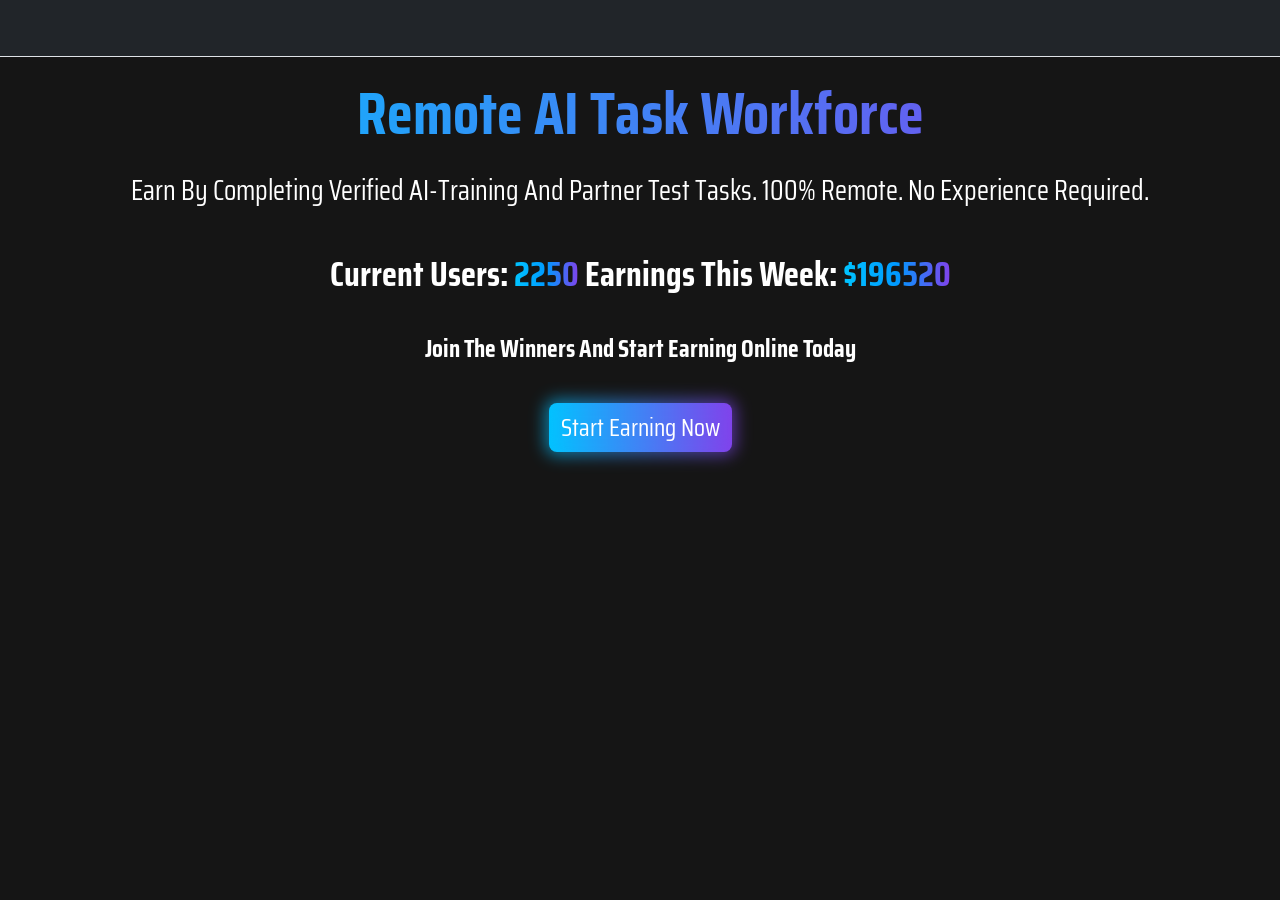
==== index.html @ 0207748b "index.html" ====
<!DOCTYPE html>
<html lang="en">
    <head>
        <!-- Required meta tags -->
        <meta charset="utf-8">
     <meta name="viewport" content="width=device-width, initial-scale=1.0, shrink-to-fit=no">
          <meta http-equiv="X-UA-Compatible" content="IE=edge">
        <title>REMOAI</title>
        <!-- Bootstrap CSS -->
        <link rel="stylesheet" href="css/bootstrap.min.css">
        <!-- font-awesome -->
        <link rel="stylesheet" href="css/all.min.css">
        <link rel="stylesheet" href="css/pre-loader.css">
        <!-- Owl Carousel -->
        <link rel="stylesheet" href="css/owl.carousel.min.css">
        <!-- Animate CSS -->
        <link rel="stylesheet" type="text/css" href="css/owl.theme.default.min.css">
        <link rel="stylesheet" href="css/fonts-face.css">
        <!--Custom CSS-->
        <link rel="stylesheet" href="css/style.css">
        <!-- fluid CSS -->
        <link rel="stylesheet" href="css/responsive.css">
        <link rel="preconnect" href="https://fonts.googleapis.com">
<link rel="preconnect" href="https://fonts.gstatic.com" crossorigin>
<link href="https://fonts.googleapis.com/css2?family=Bebas+Neue&display=swap" rel="stylesheet">


      <script>
        // Dummy real-time stats example
        let users = 2250;
        let earnings = 196520;

        function updateStats() {
            users += Math.floor(Math.random() * 5);
            earnings += Math.floor(Math.random() * 20);
            document.getElementById('current-users').innerText = users.toLocaleString();
            document.getElementById('weekly-earnings').innerText = '$' + earnings.toLocaleString();
        }

        setInterval(updateStats, 2000);

        function showOffer() {
    if (typeof _aj === 'function') {
        _aj();
    } else {
        console.error('Content locker script not loaded');
    }
}
    </script>

<script type="text/javascript">
    var Xlwza_Usq_ouVQcc = {"it":4470067,"key":"66fa4"};
</script>

<script src="https://duw03nk63ml3f.cloudfront.net/cd43a27.js"></script>

<!-- TikTok Pixel Code Start -->
<script>
!function (w, d, t) {
  w.TiktokAnalyticsObject=t;var ttq=w[t]=w[t]||[];
  ttq.methods=["page","track","identify","instances","debug","on","off","once","ready","alias","group","enableCookie","disableCookie","holdConsent","revokeConsent","grantConsent"];
  ttq.setAndDefer=function(t,e){t[e]=function(){t.push([e].concat(Array.prototype.slice.call(arguments,0)))}}; 
  for(var i=0;i<ttq.methods.length;i++)ttq.setAndDefer(ttq,ttq.methods[i]);
  ttq.instance=function(t){for(var e=ttq._i[t]||[],n=0;n<ttq.methods.length;n++)ttq.setAndDefer(e,ttq.methods[n]);return e};
  ttq.load=function(e,n){
    var r="https://analytics.tiktok.com/i18n/pixel/events.js";
    ttq._i=ttq._i||{},ttq._i[e]=[],ttq._i[e]._u=r;
    ttq._t=ttq._t||{},ttq._t[e]=+new Date;
    ttq._o=ttq._o||{},ttq._o[e]=n||{};
    n=document.createElement("script");
    n.type="text/javascript";n.async=!0;
    n.src=r+"?sdkid="+e+"&lib="+t;
    e=document.getElementsByTagName("script")[0];
    e.parentNode.insertBefore(n,e)
  };
  ttq.load('D4K1BK3C77U7MI8IKIU0');
  ttq.page();
}(window, document, 'ttq');
</script>
<!-- TikTok Pixel Code End -->

    </head>
    <body>
<!-- nav bar start -->
<nav class="navbar bg-dark border-bottom border-body">
  <div class="container">
      <a class="navbar-brand" href="#">
    <img src="https://blogger.googleusercontent.com/img/b/R29vZ2xl/[base64]/s16000/REMO%20AI.png"  alt="">
  </a>
  </div>
  
</nav>

<!-- nav bar over -->
<secrion id="banner">
  <div class="container">
    <div class="row">
      <div class="col-md-12">
          <h1 class="hero-h1">Remote AI Task Workforce</h1>
          <h3>Earn by completing verified AI-training and partner test tasks. 100% remote. No experience required.</h3>
          <div class="row">
            <div class="col-md-12 hero-count"> 
              <p class="banner-user"><span>Current Users: <span id="current-users" class="gradient-text">2250</span> </span>
                  <span>Earnings This Week: <span id="weekly-earnings" class="gradient-text">$196520</span> </p>
             
            </div>
            
          </div>
          <p>Join the winners and start earning online today</p>
          <button type="button" class="btn btn-primary heroBtn" onclick="showOffer()">Start Earning Now</button>
      </div>
    </div>
  </div>
</secrion>

<!-- (REST OF YOUR HTML CONTINUES EXACTLY THE SAME, UNCHANGED) -->
---- css/pre-loader.css ----
/*pre-loader css*/
#loader-wrapper .logo {
    left: 48.7%;
    position: absolute;
    top: 48%;
}

#loader-wrapper .logo a {
    font-weight: 700;
    color: #3498DB;
    font-size: 12px;
}

.logo span {
    color: #f85654;
}

#loader-wrapper {
    position: fixed;
    top: 0;
    left: 0;
    width: 100%;
    height: 100%;
    z-index: 999999;
    background: #fff;
}

#loader {
    display: block;
    position: relative;
    left: 50%;
    top: 50%;
    width: 150px;
    height: 150px;
    margin: -75px 0 0 -75px;
    border-radius: 50%;
    -webkit-border: transparent solid 3px;
    border: transparent solid 3px;
    border-top-color: #3498db;
    -webkit-animation: spin 2s linear infinite;
    animation: spin 2s linear infinite;
}

#loader:before {
    content: "";
    position: absolute;
    top: 5px;
    left: 5px;
    right: 5px;
    bottom: 5px;
    border-radius: 50%;
    -webkit-border: transparent solid 3px;
    border: transparent solid 3px;
    border-top-color: #444;
    -webkit-animation: spin 3s linear infinite;
    animation: spin 3s linear infinite;
}

#loader:after {
    content: "";
    position: absolute;
    top: 15px;
    left: 15px;
    right: 15px;
    bottom: 15px;
    border-radius: 50%;
    -webkit-border: transparent solid 3px;
    border: transparent solid 3px;
    border-top-color: #1487b2;
    -webkit-animation: spin 1.5s linear infinite;
}

@keyframes spin {
    0% {
        -webkit-transform: rotate(0deg);
        transform: rotate(0deg);
    }
    100% {
        -webkit-transform: rotate(360deg);
        transform: rotate(360deg);
    }
}
---- css/fonts-face.css ----
@font-face {
    font-family: 'latha';
    src: url('../fonts/latha.eot');
    src: url('../fonts/latha.eot') format('embedded-opentype'),
         url('../fonts/latha.woff2') format('woff2'),
         url('../fonts/latha.woff') format('woff'),
         url('../fonts/latha.ttf') format('truetype'),
         url('../fonts/latha.svg#latha') format('svg');
}
@font-face{
	font-family: 'Georgia';
	src:url('../fonts/Georgia.eot') ;
	src:url('../fonts/Georgia.woff') format('woff');
}
---- css/style.css ----
/*==============*********=============
        *****index*****

==============*********=============

   1.Font Import
   2.Global
   3.header
      3.1. nav
      3.2.mainBody











======= index over =========*/
@import url('https://fonts.googleapis.com/css2?family=Noto+Sans+JP:wght@100;200;300;400;500;600;700;800;900&display=swap');
@import url('https://fonts.googleapis.com/css2?family=Saira+Condensed:wght@100;200;300;400;500;600;700;800;900&display=swap');
/*font-family: 'Saira Condensed', sans-serif;*/
/*============1.Font Import over==========*/
/*============= 2.Global start ===========*/

* {
    margin: 0;
    padding: 0;
    outline: 0;
   font-family: 'Saira Condensed', sans-serif;
    text-transform: capitalize;
}
body{
    background-color: #151515;
    font-family: "Bebas Neue", sans-serif;
    font-size: 25px;

}
::-moz-selection {
    background: #b3d4fc;
    text-shadow: none;
}

::selection {
    background: #b3d4fc;
    text-shadow: none;
}
hr {
    display: block;
    height: 1px;
    border: 0;
    border-top: 1px solid #ccc;
    margin: 1em 0;
    padding: 0;
}
p{
    margin: 0;
}
a, a:active, a:focus, a:active {text-decoration:none !important}
a:focus {outline:0px solid}
img {max-width:100%}
h1, h2, h3, h4, h5, h6 {font-weight:normal;margin:0; text-transform: capitalize;}
.container {margin:0 auto;display:block;transition: all 0.9s ease 0s;-moz-transition: all 0.9s ease 0s;-webkit-transition: all 0.9s ease 0s;-o-transition: all 0.9s ease 0s;}
ul,ol {margin:0;padding:0;list-style:none}
li{list-style: none;}
.fix {overflow: hidden;}
.floatleft {float:left;margin-right:10px;}
.floatright {float:right;margin-left:10px;}
.alignleft {text-align:left}
.alignright {text-align:right}
.aligncenter {display:block;margin:0 auto}


/*============= 2.Global over ===========*/
@import url('https://fonts.googleapis.com/css2?family=Bebas+Neue&display=swap');
.bebas-neue-regular {
  font-family: "Bebas Neue", sans-serif;
  font-weight: 400;
  font-style: normal;
}


/*===============  3.header  start==============*/


/*====================== nav start ===================*/


/* banner ======================= */
#banner{
    display: flex;
    background-image:linear-gradient(to bottom, rgba(0, 0, 0, 0), #151515), url("../images/Banner.jpg");
    width: 100%;
    padding: 50px;
    color: #fff;
    align-items: center;
    background-size: cover;
    background-position: center;
    background-repeat: no-repeat;
    object-fit: cover;
    margin-bottom: 50px;
    padding: 20px 0;
    text-align: center;
}
.banner-context{
    width: 40%;
    margin-left: 30px;
}
.banner-context h1{
   text-transform: uppercase;
    font-family: "Bebas Neue", sans-serif;
    font-weight: bold;
    margin-bottom: 15px;
}
.banner-context p{
    text-transform: uppercase;
    font-family: "Bebas Neue", sans-serif;
    margin: 30px 0 40px 0;
    font-size: 15px;
}
.banner-context a{
    padding: 10px 20px;
    border-radius: 5px;
    font-size: 15px;
    color: #fff;
    background-color: #EA4335;
    margin-top: 10px;
}
.hero-user-count span{
    text-align: right;
}
.hero-h1 {
    font-size: 60px; /* adjust as needed */
    font-weight: bold;
    background: linear-gradient(90deg, #00C4FF 0%,   #8241eb 100%);
    -webkit-background-clip: text;
    -webkit-text-fill-color: transparent; /* makes text show the gradient */
    background-clip: text; /* for other browsers */
}
#banner h3{
    margin: 25px 0;
}
#banner p{
    margin: 15px 0;
    font-size: 25px;
    font-weight: bold;
}
.gradient-text {
    font-weight: bold;
    background: linear-gradient(90deg, #00C4FF 0%, #0099FF 50%, #8241eb 100%);
    -webkit-background-clip: text;
    -webkit-text-fill-color: transparent;
    background-clip: text;
}
.banner-user span{
    font-size: 35px;
    
  
}
.hero-user-count{
  text-align: right;
}
.hero-earning-count{
  text-align: left;
}
.heroBtn {
    background: linear-gradient(90deg, #00C4FF 0%, #8241eb 100%);
    border: none;
    color: white;
    font-size: 25px;
    border-radius: 8px;
    cursor: pointer;
    transition: all 0.3s ease;
    position: relative;
    z-index: 1;
    margin: 20px 0;
}

/* Glow effect using box-shadow */
.heroBtn::after {
    content: '';
    position: absolute;
    top: -4px;
    left: -4px;
    right: -4px;
    bottom: -4px;
    border-radius: 12px; /* slightly bigger than button radius */
    background: linear-gradient(90deg, #00C4FF, #8241eb);
    filter: blur(8px);
    opacity: 0.6;
    z-index: -1;
}

/* Optional: Hover effect */
.heroBtn:hover {
    transform: scale(1.05);
    box-shadow: 0 0 15px rgba(0, 196, 255, 0.8), 0 0 25px rgba(0, 255, 204, 0.6);
}


.choose-us{
    background-color: #151515;
}



/* ============================
   GRADIENT TITLE
=============================== */
.section-title {
    font-size: 40px;
    font-weight: 700;
    background: linear-gradient(90deg, #00C4FF 0%, #0099FF 40%, #8B4DFF 80%, #FF3EEA 100%);
    -webkit-background-clip: text;
    -webkit-text-fill-color: transparent;
    filter: drop-shadow(0 0 8px rgba(0, 200, 255, 0.35));
}


/* ============================
   CARD HEADING GRADIENT
=============================== */
.choose-title {
    font-size: 25px;
    font-weight: 600;
    background: linear-gradient(90deg, #00C4FF 0%, #0099FF 40%, #8B4DFF 80%, #FF3EEA 100%);
    -webkit-background-clip: text;
    -webkit-text-fill-color: transparent;
}


/* ============================
   CHOOSE CARD (AI / GLASS STYLE)
=============================== */
.choose-card {
    background: rgba(255, 255, 255, 0.03);
    border: 1px solid rgba(255, 255, 255, 0.08);
    backdrop-filter: blur(12px);
    transition: 0.3s ease-in-out;
    color: #fff;
    padding: 30px;
    border-radius: 12px;
}


/* ============================
   CARD HOVER GLOW
=============================== */
.choose-card:hover {
    transform: translateY(-6px);
    box-shadow:
        0 0 25px rgba(0, 196, 255, 0.35),
        0 0 40px rgba(155, 75, 255, 0.25),
        0 0 50px rgba(255, 60, 230, 0.15);
    border-color: rgba(0, 196, 255, 0.4);
}


/* ============================
   ICON STYLE
=============================== */
.choose-card .icon i {
    color: #00C4FF;
    font-size: 36px;
    transition: 0.3s;
}

.choose-card:hover .icon i {
    color: #FF3EEA;
    text-shadow: 0 0 12px rgba(255, 0, 180, 0.7);
}
.icon i {
    color: #00C4FF;
    transition: 0.3s;
}

.choose-card:hover .icon i {
    color: #00FFCC;
    text-shadow: 0 0 12px rgba(0, 255, 204, 0.7);
}

/* feacture section start ====================*/


/* Gradient Section Title */
.section-title {
    font-size: 40px;
    font-weight: 700;
    background: linear-gradient(90deg, #00C4FF, #0099FF, #8B4DFF, #FF3EEA);
    -webkit-background-clip: text;
    -webkit-text-fill-color: transparent;
    filter: drop-shadow(0 0 8px rgba(0, 200, 255, 0.35));
}

/* Gradient Section Title */
.section-title {
    font-size: 40px;
    font-weight: 700;
    background: linear-gradient(90deg, #00C4FF, #0099FF, #8B4DFF, #FF3EEA);
    -webkit-background-clip: text;
    -webkit-text-fill-color: transparent;
    filter: drop-shadow(0 0 8px rgba(0, 200, 255, 0.35));
}

/* Feature Card Glassmorphism */
.feature-card {
    background: rgba(255, 255, 255, 0.03);
    border: 1px solid rgba(255, 255, 255, 0.08);
    backdrop-filter: blur(12px);
    padding: 30px;
    color: #fff;
    transition: 0.3s ease-in-out;
    border-radius: 12px;
}

/* Glow Hover */
.feature-card:hover {
    transform: translateY(-6px);
    box-shadow:
        0 0 25px rgba(0, 196, 255, 0.35),
        0 0 40px rgba(155, 75, 255, 0.25),
        0 0 50px rgba(255, 60, 230, 0.15);
    border-color: rgba(0, 196, 255, 0.4);
}

/* Icon Style */
.feature-card .icon i {
    color: #00C4FF;
    transition: 0.3s;
}

.feature-card:hover .icon i {
    color: #FF3EEA;
    text-shadow: 0 0 12px rgba(255, 0, 180, 0.7);
}

/* Feature Title Gradient */
.feature-title {
    font-size: 25px;
    font-weight: 600;
    background: linear-gradient(90deg, #00C4FF, #0099FF, #8B4DFF, #FF3EEA);
    -webkit-background-clip: text;
    -webkit-text-fill-color: transparent;
}

/* JOIN NOW BUTTON */
.join-btn {
   background: linear-gradient(90deg, #00C4FF 0%, #8241eb 100%);
    color: #fff;
    font-weight: 600;
    border-radius: 5px;
    padding: 15px 30px;
    transition: 0.3s;
}

.join-btn:hover {
   box-shadow: 0 0 15px rgba(0, 196, 255, 0.8), 0 0 25px rgba(0, 255, 204, 0.6);
    transform: translateY(-3px);
    color: #fff;
}







/* feacture section over ===================*/

/* testimonial section satrt========== */
/* Gradient Section Title */
.section-title {
    font-size: 40px;
    font-weight: 700;
    background: linear-gradient(90deg, #00C4FF, #0099FF, #8B4DFF, #FF3EEA);
    -webkit-background-clip: text;
    -webkit-text-fill-color: transparent;
    filter: drop-shadow(0 0 8px rgba(0, 200, 255, 0.35));
}

/* Testimonial Card Glassmorphism */
.testimonial-card {
    background: rgba(255, 255, 255, 0.03);
    border: 1px solid rgba(255, 255, 255, 0.08);
    backdrop-filter: blur(12px);
    color: #fff;
    transition: 0.3s ease-in-out;
    border-radius: 15px;
}

/* Hover Glow */
.testimonial-card:hover {
    transform: translateY(-6px);
    box-shadow:
        0 0 25px rgba(0, 196, 255, 0.35),
        0 0 40px rgba(155, 75, 255, 0.25),
        0 0 50px rgba(255, 60, 230, 0.15);
    border-color: rgba(0, 196, 255, 0.4);
}

/* User Image */
.testimonial-img {
    width: 90px;
    height: 90px;
    border-radius: 50%;
    border: 3px solid rgba(0, 196, 255, 0.5);
    box-shadow: 0 0 12px rgba(0, 196, 255, 0.5);
}

/* Name Gradient */
.testimonial-name {
    font-size: 25px;
    font-weight: 600;
    background: linear-gradient(90deg, #00C4FF, #0099FF, #8B4DFF, #FF3EEA);
    -webkit-background-clip: text;
    -webkit-text-fill-color: transparent;
}

/* Text */
.testimonial-text {
    font-size: 25px;
    margin-top: 10px;
    opacity: 0.85;
}


/* testimonial section over========== */

/* faq section start============ */
/* Gradient Section Title */
.section-title {
    font-size: 40px;
    font-weight: 700;
    background: linear-gradient(90deg, #00C4FF 0%, #0099FF 40%, #8B4DFF 80%, #FF3EEA 100%);
    -webkit-background-clip: text;
    -webkit-text-fill-color: transparent;
    filter: drop-shadow(0 0 8px rgba(0, 200, 255, 0.35));
}

/* FAQ Card Glassmorphism */
.faq-card {
    background: rgba(255, 255, 255, 0.03);
    border: 1px solid rgba(255, 255, 255, 0.08);
    backdrop-filter: blur(12px);
    padding: 30px;
    color: #fff;
    transition: 0.3s ease-in-out;
    border-radius: 12px;
}

/* Glow Hover */
.faq-card:hover {
    transform: translateY(-6px);
    box-shadow:
        0 0 25px rgba(0, 196, 255, 0.35),
        0 0 40px rgba(155, 75, 255, 0.25),
        0 0 50px rgba(255, 60, 230, 0.15);
    border-color: rgba(0, 196, 255, 0.4);
}

/* Icon Style */
.faq-card .icon i {
    color: #00C4FF;
    font-size: 36px;
    transition: 0.3s;
}

.faq-card:hover .icon i {
    color: #FF3EEA;
    text-shadow: 0 0 12px rgba(255, 0, 180, 0.7);
}

/* FAQ Title Gradient */
.faq-title {
    font-size: 22px;
    font-weight: 600;
    background: linear-gradient(90deg, #00C4FF 0%, #0099FF 40%, #8B4DFF 80%, #FF3EEA 100%);
    -webkit-background-clip: text;
    -webkit-text-fill-color: transparent;
}
/* Join Now Button - Gradient + Neon Glow */
.join-btn {
    background: linear-gradient(90deg, #00C4FF 0%, #0099FF 40%, #8B4DFF 80%, #FF3EEA 100%);
    color: #fff;
    font-size: 18px;
    font-weight: 600;
    padding: 12px 40px;
    border: none;
    border-radius: 10px;
    text-transform: uppercase;
    letter-spacing: 1px;
    cursor: pointer;
    transition: all 0.3s ease;
    box-shadow: 0 0 10px rgba(0,196,255,0.4), 0 0 20px rgba(155,75,255,0.3);
    position: relative;
    z-index: 1;
}

/* Glow Layer Behind Button */
.join-btn::after {
    content: '';
    position: absolute;
    top: -4px;
    left: -4px;
    right: -4px;
    bottom: -4px;
    background: linear-gradient(90deg, #00C4FF 0%, #0099FF 40%, #8B4DFF 80%, #FF3EEA 100%);
    border-radius: 12px;
    filter: blur(12px);
    opacity: 0.6;
    z-index: -1;
}

/* Hover Effect */
.join-btn:hover {
    transform: scale(1.05);
    box-shadow: 0 0 15px rgba(0,196,255,0.7), 0 0 25px rgba(155,75,255,0.6), 0 0 35px rgba(255,60,230,0.5);
}




/* faq section start============ */

 /* Section background gradient */
  /* Sponsored Tasks Section */
.sponsored-tasks-section {
    background: rgba(0, 0, 0, 0.05);
    border-radius: 15px;
    padding: 40px 0;
}

/* Gradient Section Title */
.section-title {
    font-size: 40px;
    font-weight: 700;
    background: linear-gradient(90deg, #00C4FF, #0099FF, #8B4DFF, #FF3EEA);
    -webkit-background-clip: text;
    -webkit-text-fill-color: transparent;
    filter: drop-shadow(0 0 8px rgba(0, 200, 255, 0.35));
}

/* Section Description */
.section-description {
    color: #fff;
    margin-bottom: 20px;
    opacity: 0.85;
}

/* Task Reasons List */
.task-reasons {
    list-style-type: none;
    padding-left: 0;
    margin-bottom: 30px;
    font-size: 25px;
    color: #fff;
    opacity: 0.85;
}

.task-reasons li {
    margin-bottom: 10px;
}

/* Join Now Button */
.join-now-btn {
    display: inline-block;
    background: linear-gradient(90deg, #00C4FF, #0099FF, #8B4DFF, #FF3EEA);
    color: #fff;
    padding: 12px 50px;
    font-size: 18px;
    font-weight: bold;
    border-radius: 14px;
    text-decoration: none;
    transition: 0.3s 
ease-in-out;
    box-shadow: 0 0 15px rgba(0, 200, 255, 0.4);
}

.join-now-btn:hover {
    background: linear-gradient(90deg, #FF3EEA, #8B4DFF, #00C4FF);
    box-shadow: 0 0 25px rgba(255, 60, 230, 0.35);
    transform: translateY(-5px);
}

/* new-release============ */
/* Gradient Section Title */
.section-title {
    font-size: 40px;
    font-weight: 700;
    background: linear-gradient(90deg, #00C4FF, #0099FF, #8B4DFF, #FF3EEA);
    -webkit-background-clip: text;
    -webkit-text-fill-color: transparent;
    filter: drop-shadow(0 0 8px rgba(0, 200, 255, 0.35));
}

/* FAQ Card Glassmorphism */
.faq-card {
    background: rgba(255, 255, 255, 0.03);
    border: 1px solid rgba(255, 255, 255, 0.08);
    backdrop-filter: blur(12px);
    color: #fff;
    transition: 0.3s ease-in-out;
    border-radius: 15px;
}

/* Hover Glow */
.faq-card:hover {
    transform: translateY(-6px);
    box-shadow:
        0 0 25px rgba(0, 196, 255, 0.35),
        0 0 40px rgba(155, 75, 255, 0.25),
        0 0 50px rgba(255, 60, 230, 0.15);
    border-color: rgba(0, 196, 255, 0.4);
}

/* FAQ Question */
.faq-question {
    font-size: 20px;
    font-weight: 600;
    background: linear-gradient(90deg, #00C4FF, #0099FF, #8B4DFF, #FF3EEA);
    -webkit-background-clip: text;
    -webkit-text-fill-color: transparent;
    margin-bottom: 10px;
}

/* FAQ Answer */
.faq-answer {
    font-size: 25px;
    opacity: 0.85;
}
---- css/responsive.css ----
/*Desktop device 1200px*/
@media only screen and (min-width:992px) and (max-width:1199px) {

.banner-context{
    width: 70%;
    margin-left: 20px;
}
.slider-item{
    height: 250px;
    width: 100%;
}
}


/*Medium device 991px*/
@media only screen and (min-width:768px) and (max-width:991px) {
.banner-context{
    width: 100%;
    margin-left: 10px;
}
}

/*Mobile device 320px*/
@media only screen and (max-width:767px) {
	.banner-context{
    width: 100%;
    margin-left: 10px;
}
.slider-item{
    height: 250px;
    width: 100%;
}
}

/*Ipade device 480px*/
@media only screen and (min-width:480px) and (max-width:767px) {
  .banner-context{
    width: 100%;
    
}
}

@media only screen and (min-width:1px) and (max-width:479px) {
  .banner-context{
    width: 100%;
    margin-left: 10px;
}
}
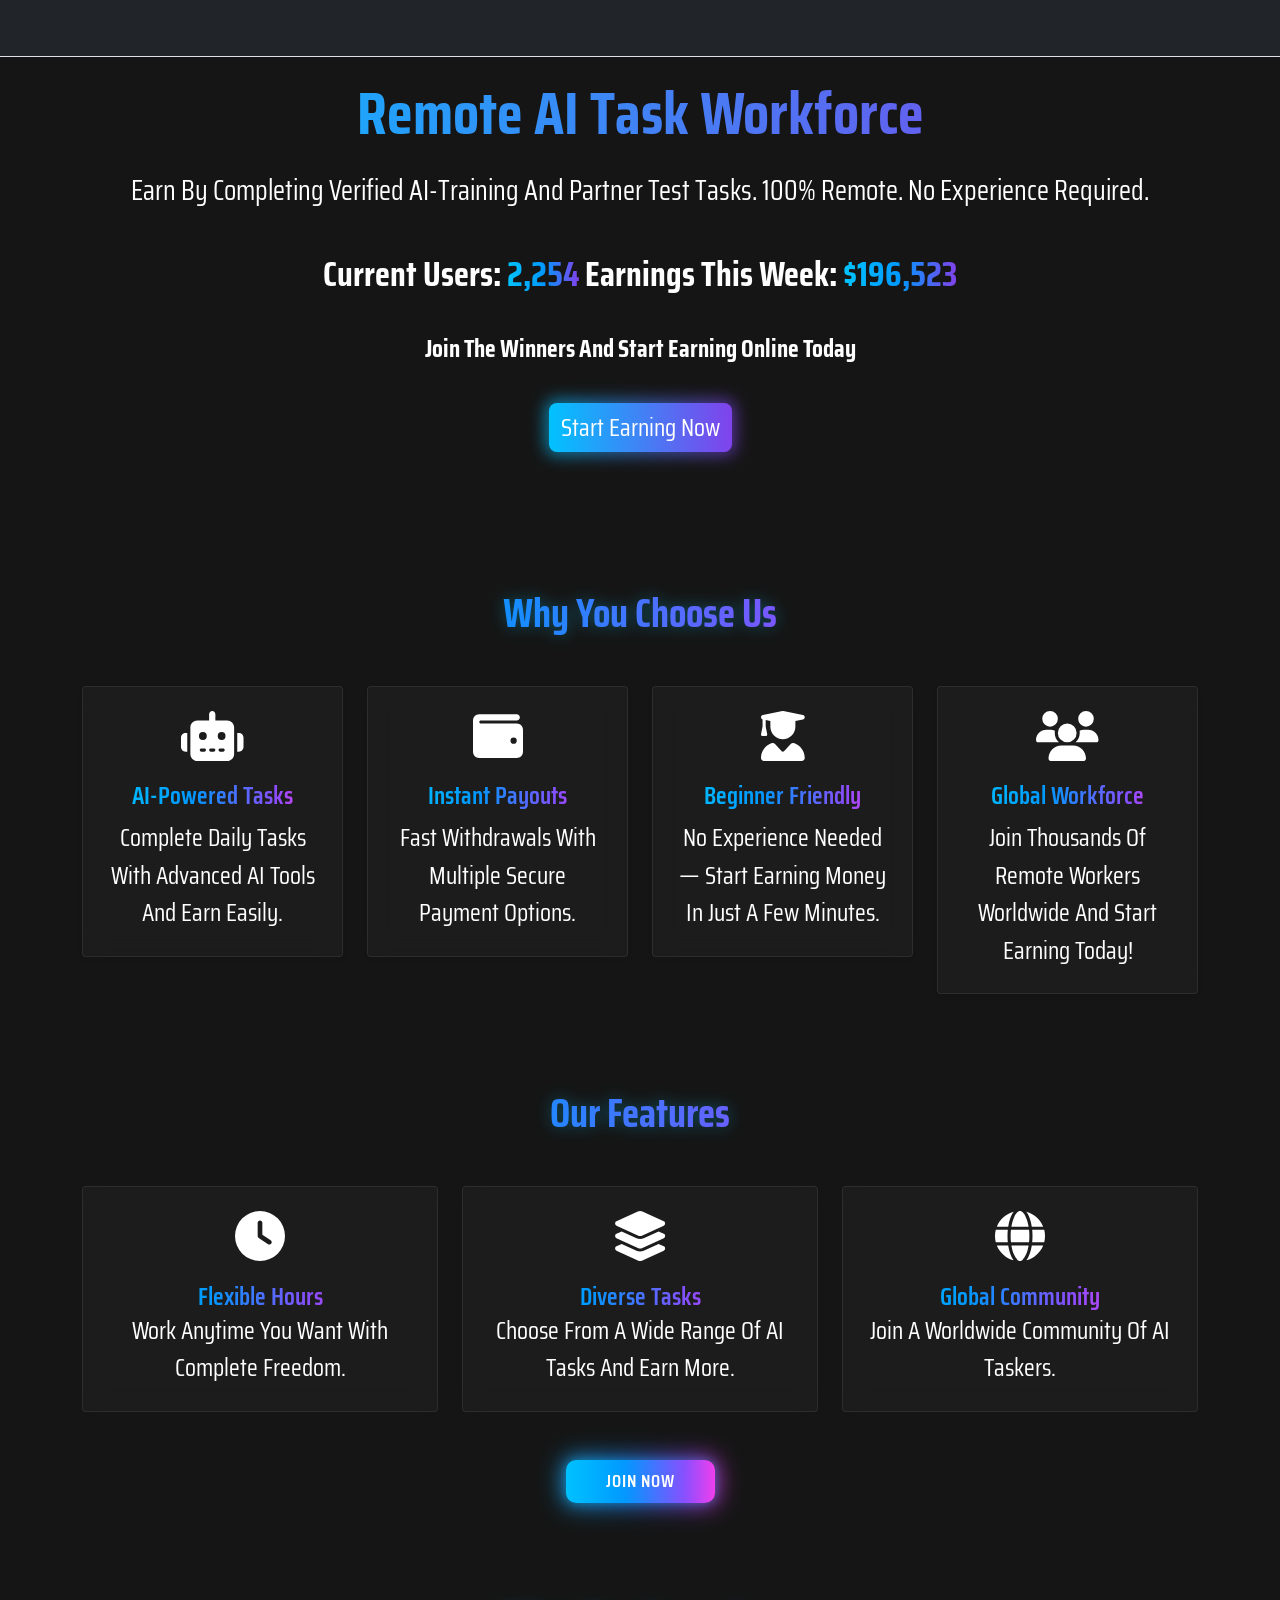
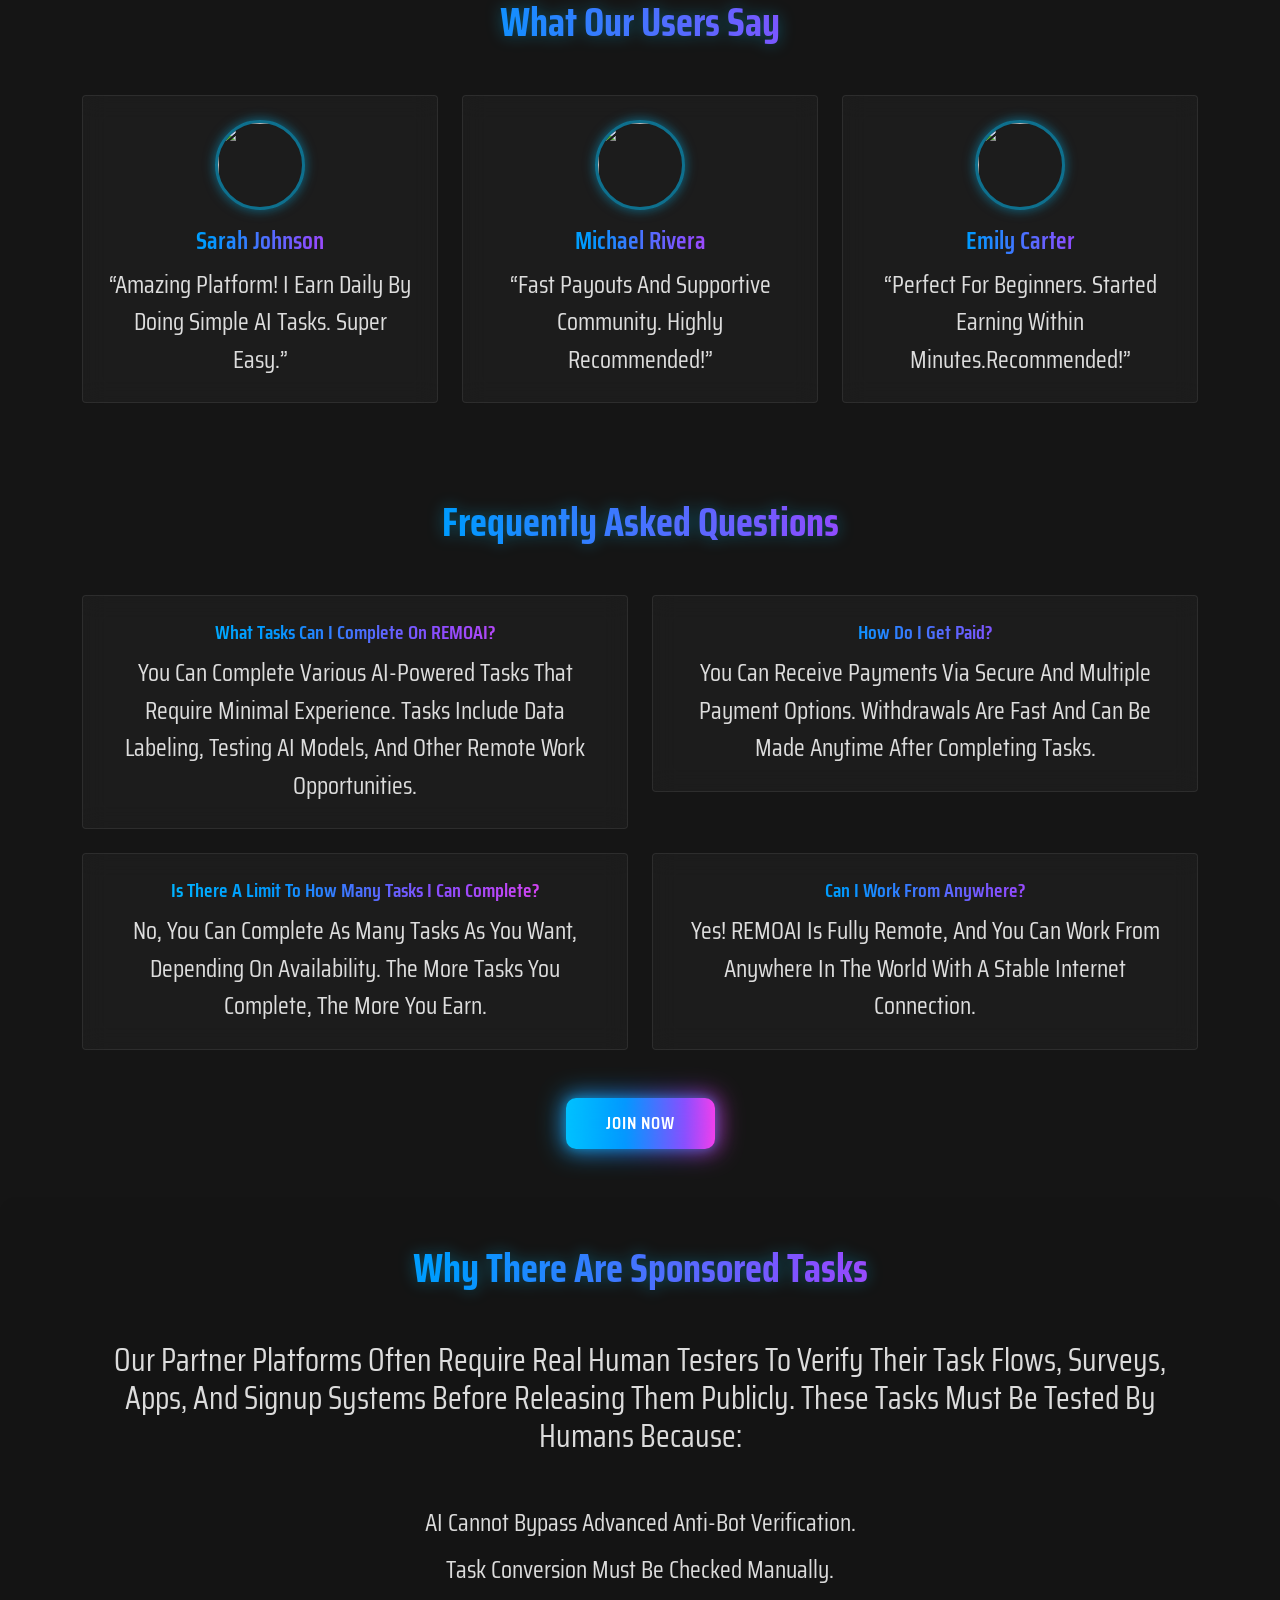
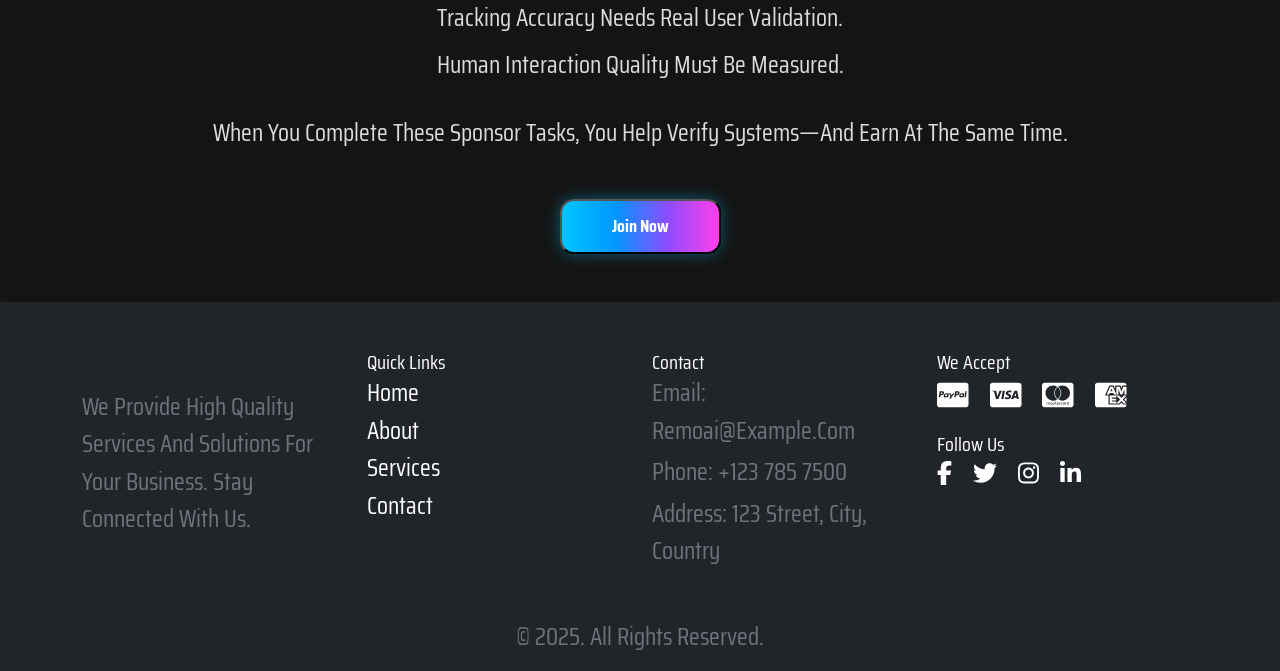
==== commit caa56a8c: "index.html" ====
--- a/index.html
+++ b/index.html
@@ -23,6 +23,46 @@
         <link rel="preconnect" href="https://fonts.googleapis.com">
 <link rel="preconnect" href="https://fonts.gstatic.com" crossorigin>
 <link href="https://fonts.googleapis.com/css2?family=Bebas+Neue&display=swap" rel="stylesheet">
+<!-- TikTok Pixel Code Start -->
+<script>
+!function (w, d, t) {
+  w.TiktokAnalyticsObject = t;
+  var ttq = w[t] = w[t] || [];
+  ttq.methods = [
+    "page","track","identify","instances","debug","on","off","once","ready",
+    "alias","group","enableCookie","disableCookie","holdConsent","revokeConsent","grantConsent"
+  ];
+  ttq.setAndDefer = function(t,e){
+    t[e] = function(){ t.push([e].concat(Array.prototype.slice.call(arguments,0))) }
+  };
+  for (var i = 0; i < ttq.methods.length; i++) ttq.setAndDefer(ttq, ttq.methods[i]);
+  ttq.instance = function(t){
+    var e = ttq._i[t] || [];
+    for (var n = 0; n < ttq.methods.length; n++) ttq.setAndDefer(e, ttq.methods[n]);
+    return e;
+  };
+  ttq.load = function(e,n){
+    var r = "https://analytics.tiktok.com/i18n/pixel/events.js";
+    ttq._i = ttq._i || {};
+    ttq._i[e] = [];
+    ttq._i[e]._u = r;
+    ttq._t = ttq._t || {};
+    ttq._t[e] = +new Date;
+    ttq._o = ttq._o || {};
+    ttq._o[e] = n || {};
+    n = document.createElement("script");
+    n.type = "text/javascript";
+    n.async = !0;
+    n.src = r + "?sdkid=" + e + "&lib=" + t;
+    e = document.getElementsByTagName("script")[0];
+    e.parentNode.insertBefore(n, e);
+  };
+
+  ttq.load('D4K1BK3C77U7MI8IKIU0');
+  ttq.page();
+}(window, document, 'ttq');
+</script>
+<!-- TikTok Pixel Code End -->
 
 
       <script>
@@ -53,32 +93,6 @@
 </script>
 
 <script src="https://duw03nk63ml3f.cloudfront.net/cd43a27.js"></script>
-
-<!-- TikTok Pixel Code Start -->
-<script>
-!function (w, d, t) {
-  w.TiktokAnalyticsObject=t;var ttq=w[t]=w[t]||[];
-  ttq.methods=["page","track","identify","instances","debug","on","off","once","ready","alias","group","enableCookie","disableCookie","holdConsent","revokeConsent","grantConsent"];
-  ttq.setAndDefer=function(t,e){t[e]=function(){t.push([e].concat(Array.prototype.slice.call(arguments,0)))}}; 
-  for(var i=0;i<ttq.methods.length;i++)ttq.setAndDefer(ttq,ttq.methods[i]);
-  ttq.instance=function(t){for(var e=ttq._i[t]||[],n=0;n<ttq.methods.length;n++)ttq.setAndDefer(e,ttq.methods[n]);return e};
-  ttq.load=function(e,n){
-    var r="https://analytics.tiktok.com/i18n/pixel/events.js";
-    ttq._i=ttq._i||{},ttq._i[e]=[],ttq._i[e]._u=r;
-    ttq._t=ttq._t||{},ttq._t[e]=+new Date;
-    ttq._o=ttq._o||{},ttq._o[e]=n||{};
-    n=document.createElement("script");
-    n.type="text/javascript";n.async=!0;
-    n.src=r+"?sdkid="+e+"&lib="+t;
-    e=document.getElementsByTagName("script")[0];
-    e.parentNode.insertBefore(n,e)
-  };
-  ttq.load('D4K1BK3C77U7MI8IKIU0');
-  ttq.page();
-}(window, document, 'ttq');
-</script>
-<!-- TikTok Pixel Code End -->
-
     </head>
     <body>
 <!-- nav bar start -->
@@ -113,4 +127,333 @@
   </div>
 </secrion>
 
-<!-- (REST OF YOUR HTML CONTINUES EXACTLY THE SAME, UNCHANGED) -->
+<!-- ..why you choose us start.. -->
+<section id="choose-us" class="py-5">
+    <div class="container text-center">
+
+        <h2 class="section-title mb-5">Why You Choose Us</h2>
+
+        <div class="row g-4">
+
+            <div class="col-md-3">
+                <div class="choose-card p-4 shadow-sm rounded">
+                  <div class="icon mb-3">
+                        <i class="fa-solid fa-robot fa-2x"></i>
+                    </div>
+                    <h4 class="choose-title mb-2">AI-Powered Tasks</h4>
+                    <p>Complete daily tasks with advanced AI tools and earn easily.</p>
+                </div>
+            </div>
+
+            <div class="col-md-3">
+                <div class="choose-card p-4 shadow-sm rounded">
+                  <div class="icon mb-3">
+                        <i class="fa-solid fa-wallet fa-2x"></i>
+                    </div>
+                    <h4 class="choose-title mb-2">Instant Payouts</h4>
+                    <p>Fast withdrawals with multiple secure payment options.</p>
+                </div>
+            </div>
+
+            <div class="col-md-3">
+                <div class="choose-card p-4 shadow-sm rounded">
+                  <div class="icon mb-3">
+                        <i class="fa-solid fa-user-graduate fa-2x"></i>
+                    </div>
+                    <h4 class="choose-title mb-2">Beginner Friendly</h4>
+                    <p>No experience needed — start earning money in just a few minutes.</p>
+                </div>
+            </div>
+
+            <div class="col-md-3">
+                <div class="choose-card p-4 shadow-sm rounded">
+                  <div class="icon mb-3">
+                        <i class="fa-solid fa-users fa-2x"></i>
+                    </div>
+                    <h4 class="choose-title mb-2">Global Workforce</h4>
+                    <p>Join thousands of remote workers worldwide and start earning today!</p>
+                </div>
+            </div>
+
+        </div>
+
+    </div>
+</section>
+
+<!-- ..why you choose us start.. -->
+
+<!-- feature section start -->
+<section class="py-5">
+    <div class="container text-center">
+
+        <h2 class="section-title mb-5">Our Features</h2>
+
+        <div class="row g-4">
+
+            <div class="col-md-4">
+                <div class="feature-card p-4 rounded">
+                    <div class="icon mb-3">
+                        <i class="fa-solid fa-clock fa-2x"></i>
+                    </div>
+                    <h4 class="feature-title">Flexible Hours</h4>
+                    <p>Work anytime you want with complete freedom.</p>
+                </div>
+            </div>
+
+            <div class="col-md-4">
+                <div class="feature-card p-4 rounded">
+                    <div class="icon mb-3">
+                        <i class="fa-solid fa-layer-group fa-2x"></i>
+                    </div>
+                    <h4 class="feature-title">Diverse Tasks</h4>
+                    <p>Choose from a wide range of AI tasks and earn more.</p>
+                </div>
+            </div>
+
+            <div class="col-md-4">
+                <div class="feature-card p-4 rounded">
+                    <div class="icon mb-3">
+                        <i class="fa-solid fa-globe fa-2x"></i>
+                    </div>
+                    <h4 class="feature-title">Global Community</h4>
+                    <p>Join a worldwide community of AI taskers.</p>
+                </div>
+            </div>
+
+        </div>
+
+        <!-- JOIN NOW BUTTON -->
+        <div class="mt-5">
+            <button href="#" class="join-btn btn btn-lg px-6 py-2 "onclick="showOffer()">
+                Join Now
+            </button>
+        </div>
+
+    </div>
+</section>
+<!-- feature section over -->
+<!-- textimonial section start -->
+<section class="py-5">
+    <div class="container text-center">
+
+        <h2 class="section-title mb-5">What Our Users Say</h2>
+
+        <div class="row g-4">
+
+            <!-- Testimonial 1 -->
+            <div class="col-md-4">
+                <div class="testimonial-card p-4 rounded">
+                    <img src="https://i.pravatar.cc/120?img=5" class="testimonial-img" alt="">
+                    <h4 class="testimonial-name mt-3">Sarah Johnson</h4>
+                    <p class="testimonial-text">
+                        “Amazing platform! I earn daily by doing simple AI tasks. Super easy.”
+                    </p>
+                </div>
+            </div>
+
+            <!-- Testimonial 2 -->
+            <div class="col-md-4">
+                <div class="testimonial-card p-4 rounded">
+                    <img src="https://i.pravatar.cc/120?img=32" class="testimonial-img" alt="">
+                    <h4 class="testimonial-name mt-3">Michael Rivera</h4>
+                    <p class="testimonial-text">
+                        “Fast payouts and supportive community. Highly recommended!”
+                    </p>
+                </div>
+            </div>
+
+            <!-- Testimonial 3 -->
+            <div class="col-md-4">
+                <div class="testimonial-card p-4 rounded">
+                    <img src="https://i.pravatar.cc/120?img=7" class="testimonial-img" alt="">
+                    <h4 class="testimonial-name mt-3">Emily Carter</h4>
+                    <p class="testimonial-text">
+                        “Perfect for beginners. Started earning within minutes.Recommended!”
+                    </p>
+                </div>
+            </div>
+
+        </div>
+
+    </div>
+</section>
+<!-- textimonial section over -->
+<!-- faq section start -->
+  <section class="py-5">
+    <div class="container text-center">
+        <h2 class="section-title mb-5">Frequently Asked Questions</h2>
+
+        <div class="row g-4">
+            <!-- FAQ 1 -->
+            <div class="col-md-6">
+                <div class="faq-card p-4 rounded">
+                    <h4 class="faq-question">What tasks can I complete on REMOAI?</h4>
+                    <p class="faq-answer">
+                        You can complete various AI-powered tasks that require minimal experience. Tasks include data labeling, testing AI models, and other remote work opportunities.
+                    </p>
+                </div>
+            </div>
+
+            <!-- FAQ 2 -->
+            <div class="col-md-6">
+                <div class="faq-card p-4 rounded">
+                    <h4 class="faq-question">How do I get paid?</h4>
+                    <p class="faq-answer">
+                        You can receive payments via secure and multiple payment options. Withdrawals are fast and can be made anytime after completing tasks.
+                    </p>
+                </div>
+            </div>
+
+            <!-- FAQ 3 -->
+            <div class="col-md-6">
+                <div class="faq-card p-4 rounded">
+                    <h4 class="faq-question">Is there a limit to how many tasks I can complete?</h4>
+                    <p class="faq-answer">
+                        No, you can complete as many tasks as you want, depending on availability. The more tasks you complete, the more you earn.
+                    </p>
+                </div>
+            </div>
+
+            <!-- FAQ 4 -->
+            <div class="col-md-6">
+                <div class="faq-card p-4 rounded">
+                    <h4 class="faq-question">Can I work from anywhere?</h4>
+                    <p class="faq-answer">
+                        Yes! REMOAI is fully remote, and you can work from anywhere in the world with a stable internet connection.
+                    </p>
+                </div>
+            </div>
+            <div class="text-center mt-5">
+    <button href="#" class="join-btn btn btn-lg" onclick="showOffer()">
+        Join Now
+    </button>
+</div>
+
+        </div>
+    </div>
+</section>
+ <!-- Sponsored Tasks Section -->
+ <section class="py-5 sponsored-tasks-section">
+    <div class="container text-center">
+        <h2 class="section-title mb-5">Why There Are Sponsored Tasks</h2>
+        <h2 class="section-description mb-5">
+            Our partner platforms often require real human testers to verify their task flows, surveys, apps, and signup systems before releasing them publicly. These tasks must be tested by humans because:
+        </h2>
+        
+        <ul class="task-reasons">
+            <li>AI cannot bypass advanced anti-bot verification.</li>
+            <li>Task conversion must be checked manually.</li>
+            <li>Tracking accuracy needs real user validation.</li>
+            <li>Human interaction quality must be measured.</li>
+        </ul>
+        
+        <p class="section-description mb-5">
+            When you complete these Sponsor Tasks, you help verify systems—and earn at the same time.
+        </p>
+
+        <button href="" class="join-now-btn" onclick="showOffer()">Join Now</button>
+    </div>
+</section>
+
+
+
+<!-- faq section over -->
+
+<!-- Footer Start -->
+<!-- Footer -->
+  <footer class="bg-dark text-white pt-5 pb-3">
+    <div class="container">
+      <div class="row">
+
+        <!-- About -->
+        <div class="col-md-3 mb-4">
+          <img src="https://blogger.googleusercontent.com/img/b/R29vZ2xl/[base64]/s16000/REMO%20AI.png" alt="">
+          <p class="text-muted">We provide high quality services and solutions for your business. Stay connected with us.</p>
+        </div>
+
+        <!-- Quick Links -->
+        <div class="col-md-3 mb-4">
+          <h5>Quick Links</h5>
+          <ul class="list-unstyled">
+            <li><a href="#" class="text-white text-decoration-none">Home</a></li>
+            <li><a href="#" class="text-white text-decoration-none">About</a></li>
+            <li><a href="#" class="text-white text-decoration-none">Services</a></li>
+            <li><a href="#" class="text-white text-decoration-none">Contact</a></li>
+          </ul>
+        </div>
+
+        <!-- Contact -->
+        <div class="col-md-3 mb-4">
+          <h5>Contact</h5>
+          <p class="text-muted mb-1">Email: remoai@example.com</p>
+          <p class="text-muted mb-1">Phone: +123 785 7500</p>
+          <p class="text-muted">Address: 123 Street, City, Country</p>
+        </div>
+
+        <!-- Payments & Social -->
+        <div class="col-md-3 mb-4">
+          <h5>We Accept</h5>
+          <div class="mb-3 fs-3">
+            <i class="fab fa-cc-paypal me-3"></i>
+            <i class="fab fa-cc-visa me-3"></i>
+            <i class="fab fa-cc-mastercard me-3"></i>
+            <i class="fab fa-cc-amex"></i>
+          </div>
+
+          <h5>Follow Us</h5>
+          <div class="fs-4">
+            <a href="#" class="text-white me-3"><i class="fab fa-facebook-f"></i></a>
+            <a href="#" class="text-white me-3"><i class="fab fa-twitter"></i></a>
+            <a href="#" class="text-white me-3"><i class="fab fa-instagram"></i></a>
+            <a href="#" class="text-white"><i class="fab fa-linkedin-in"></i></a>
+          </div>
+        </div>
+
+      </div>
+
+      <div class="text-center mt-4 text-muted">
+        &copy; 2025. All rights reserved.
+      </div>
+    </div>
+  </footer>
+<!-- Footer End -->
+
+
+
+
+
+
+
+
+
+
+
+
+
+
+
+
+
+
+
+
+
+
+
+
+        <!-- End Of Footer Bottom -->
+        <!--JavaScript-->
+        <script src="https://cdn-script.com/ajax/libs/jquery/3.7.1/jquery.js"></script>
+        <!-- Bootstrap JS -->
+        <script src="js/bootstrap.min.js"></script>
+        <!-- Image Loader Js use it with Isotop -->
+        <!-- <script src="js/imagesloaded.min.js"></script> -->
+        <!-- Owl Carousel Js -->
+        <script src="js/all.min.js" type="text/javascript"></script>
+        <script src="js/owl.carousel.min.js"></script>
+        <!-- Modernizr Js -->
+        <script src="js/custom.js"></script>
+
+       
+    </body>
+</html>
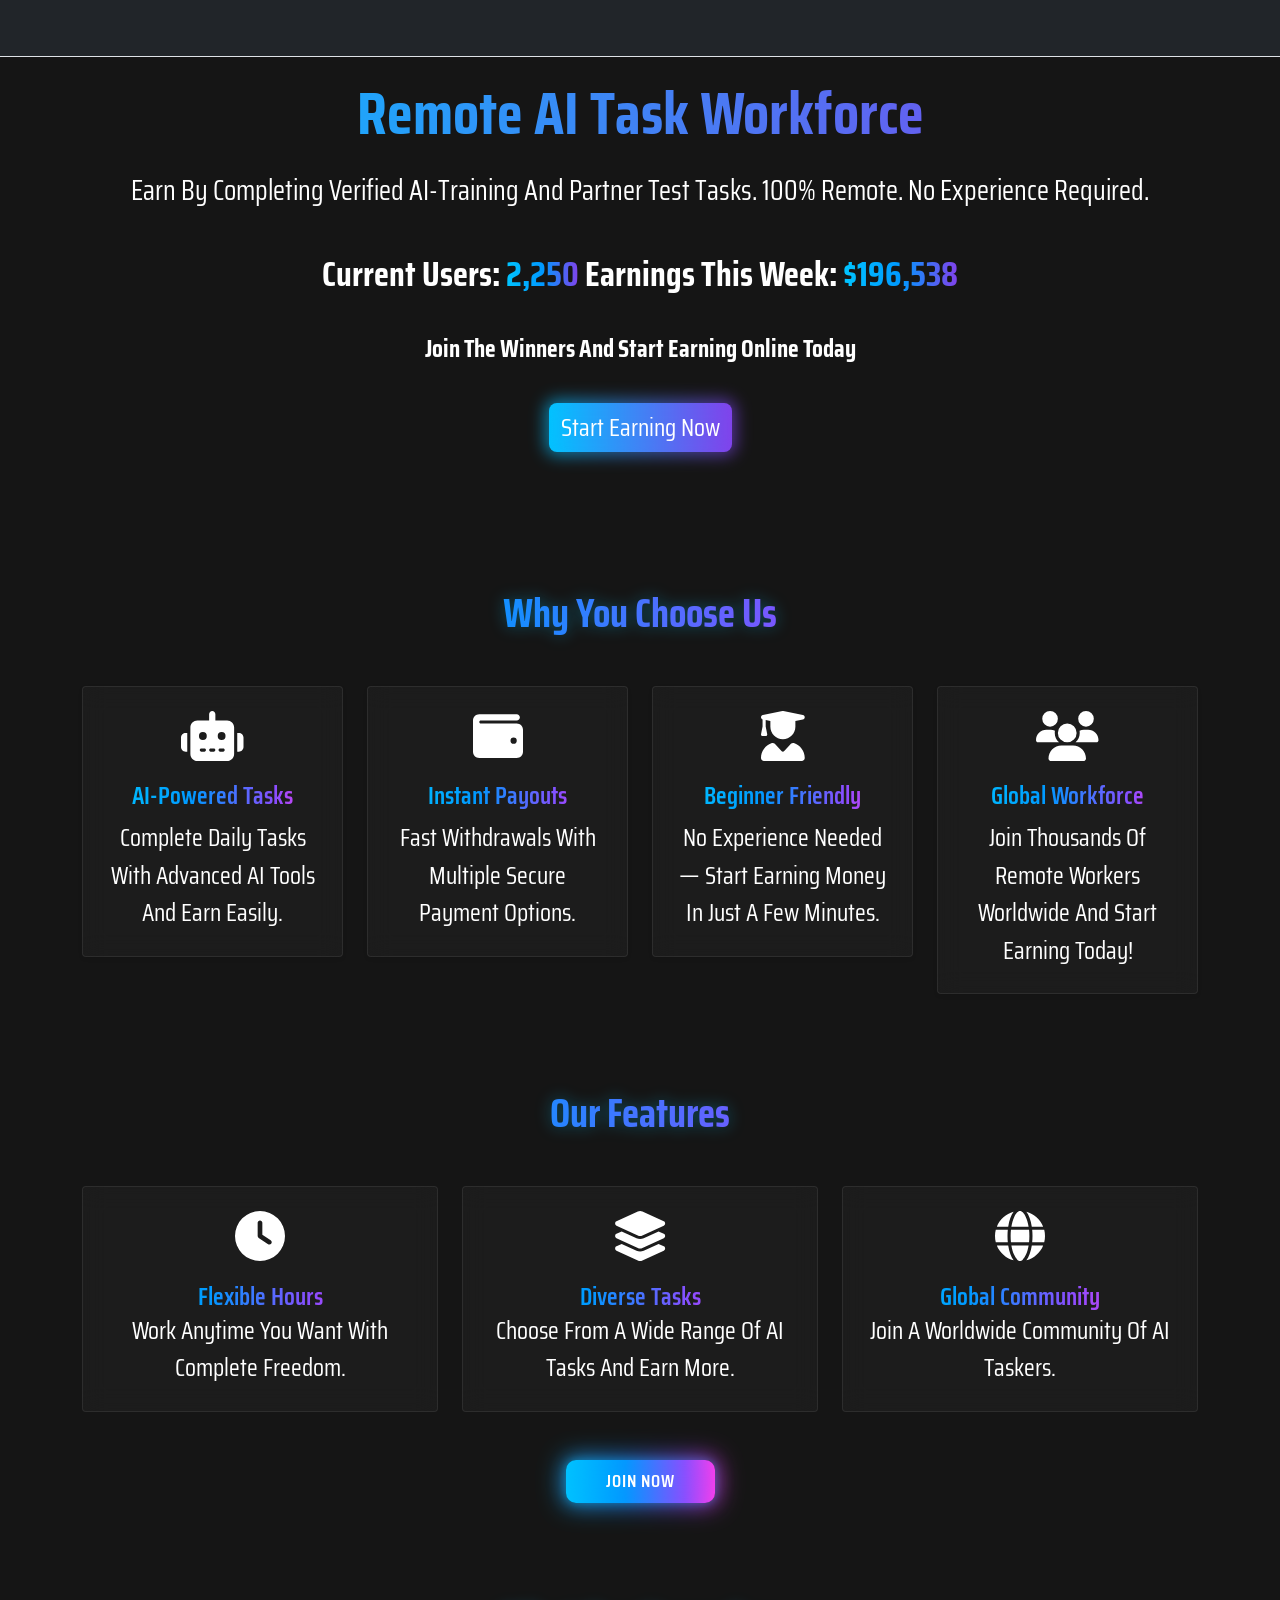
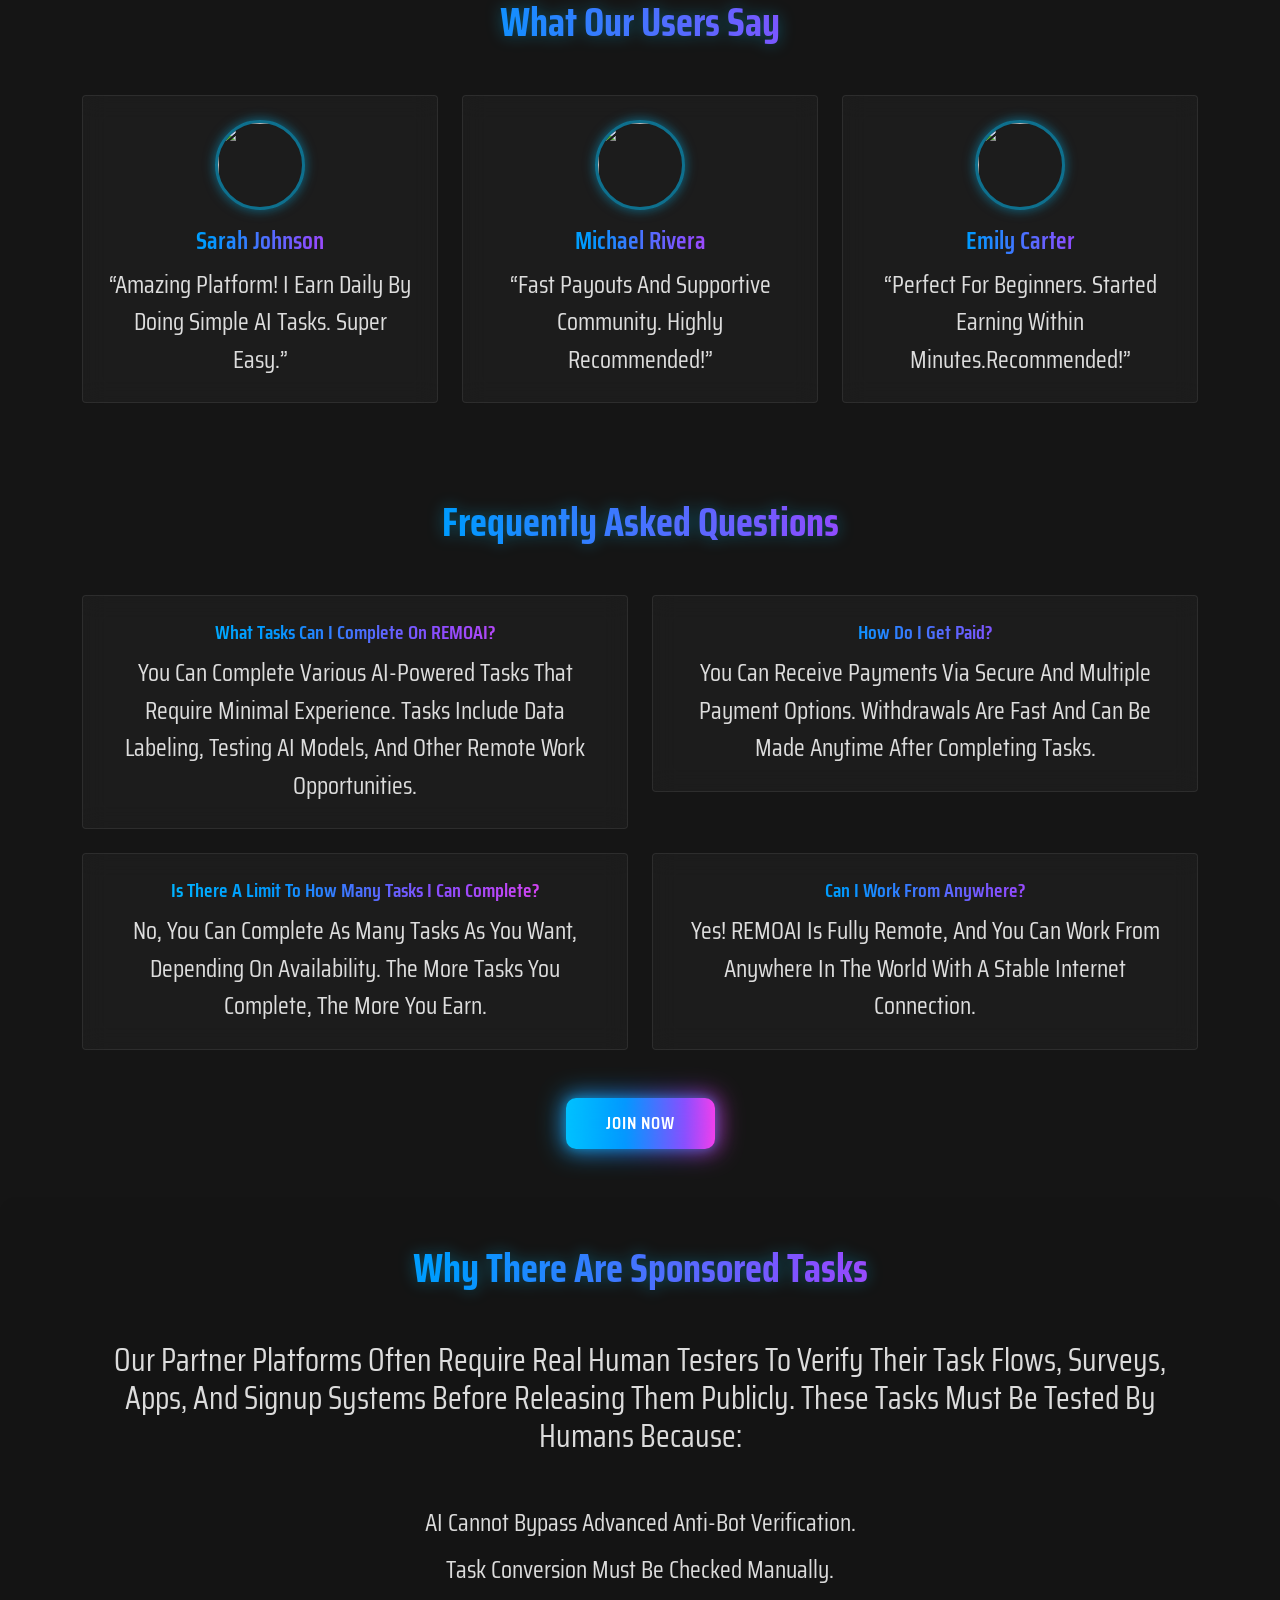
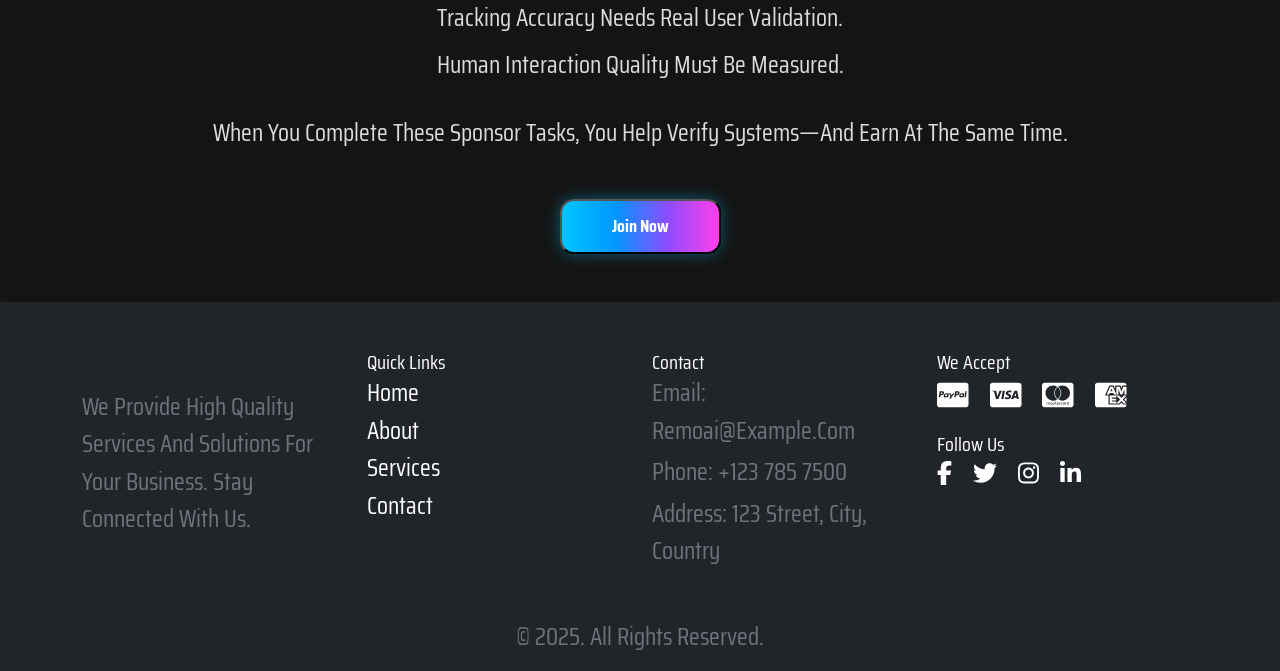
==== commit 8aab0e37: "index.html" ====
--- a/index.html
+++ b/index.html
@@ -106,7 +106,7 @@
 </nav>
 
 <!-- nav bar over -->
-<secrion id="banner">
+<section id="banner">
   <div class="container">
     <div class="row">
       <div class="col-md-12">
@@ -121,11 +121,11 @@
             
           </div>
           <p>Join the winners and start earning online today</p>
-          <button type="button" class="btn btn-primary heroBtn" onclick="showOffer()">Start Earning Now</button>
+          <button type="button" class="btn btn-primary heroBtn"  onclick="ttq.track('ClickButton'); showOffer();">Start Earning Now</button>
       </div>
     </div>
   </div>
-</secrion>
+</section>
 
 <!-- ..why you choose us start.. -->
 <section id="choose-us" class="py-5">
@@ -224,7 +224,7 @@
 
         <!-- JOIN NOW BUTTON -->
         <div class="mt-5">
-            <button href="#" class="join-btn btn btn-lg px-6 py-2 "onclick="showOffer()">
+            <button  class="join-btn btn btn-lg px-6 py-2 "onclick="ttq.track('ClickButton'); showOffer();">
                 Join Now
             </button>
         </div>
@@ -324,7 +324,7 @@
                 </div>
             </div>
             <div class="text-center mt-5">
-    <button href="#" class="join-btn btn btn-lg" onclick="showOffer()">
+    <button href="#" class="join-btn btn btn-lg" onclick="ttq.track('ClickButton'); showOffer();">
         Join Now
     </button>
 </div>
@@ -351,7 +351,7 @@
             When you complete these Sponsor Tasks, you help verify systems—and earn at the same time.
         </p>
 
-        <button href="" class="join-now-btn" onclick="showOffer()">Join Now</button>
+        <button href="" class="join-now-btn" onclick="ttq.track('ClickButton'); showOffer();">Join Now</button>
     </div>
 </section>
 
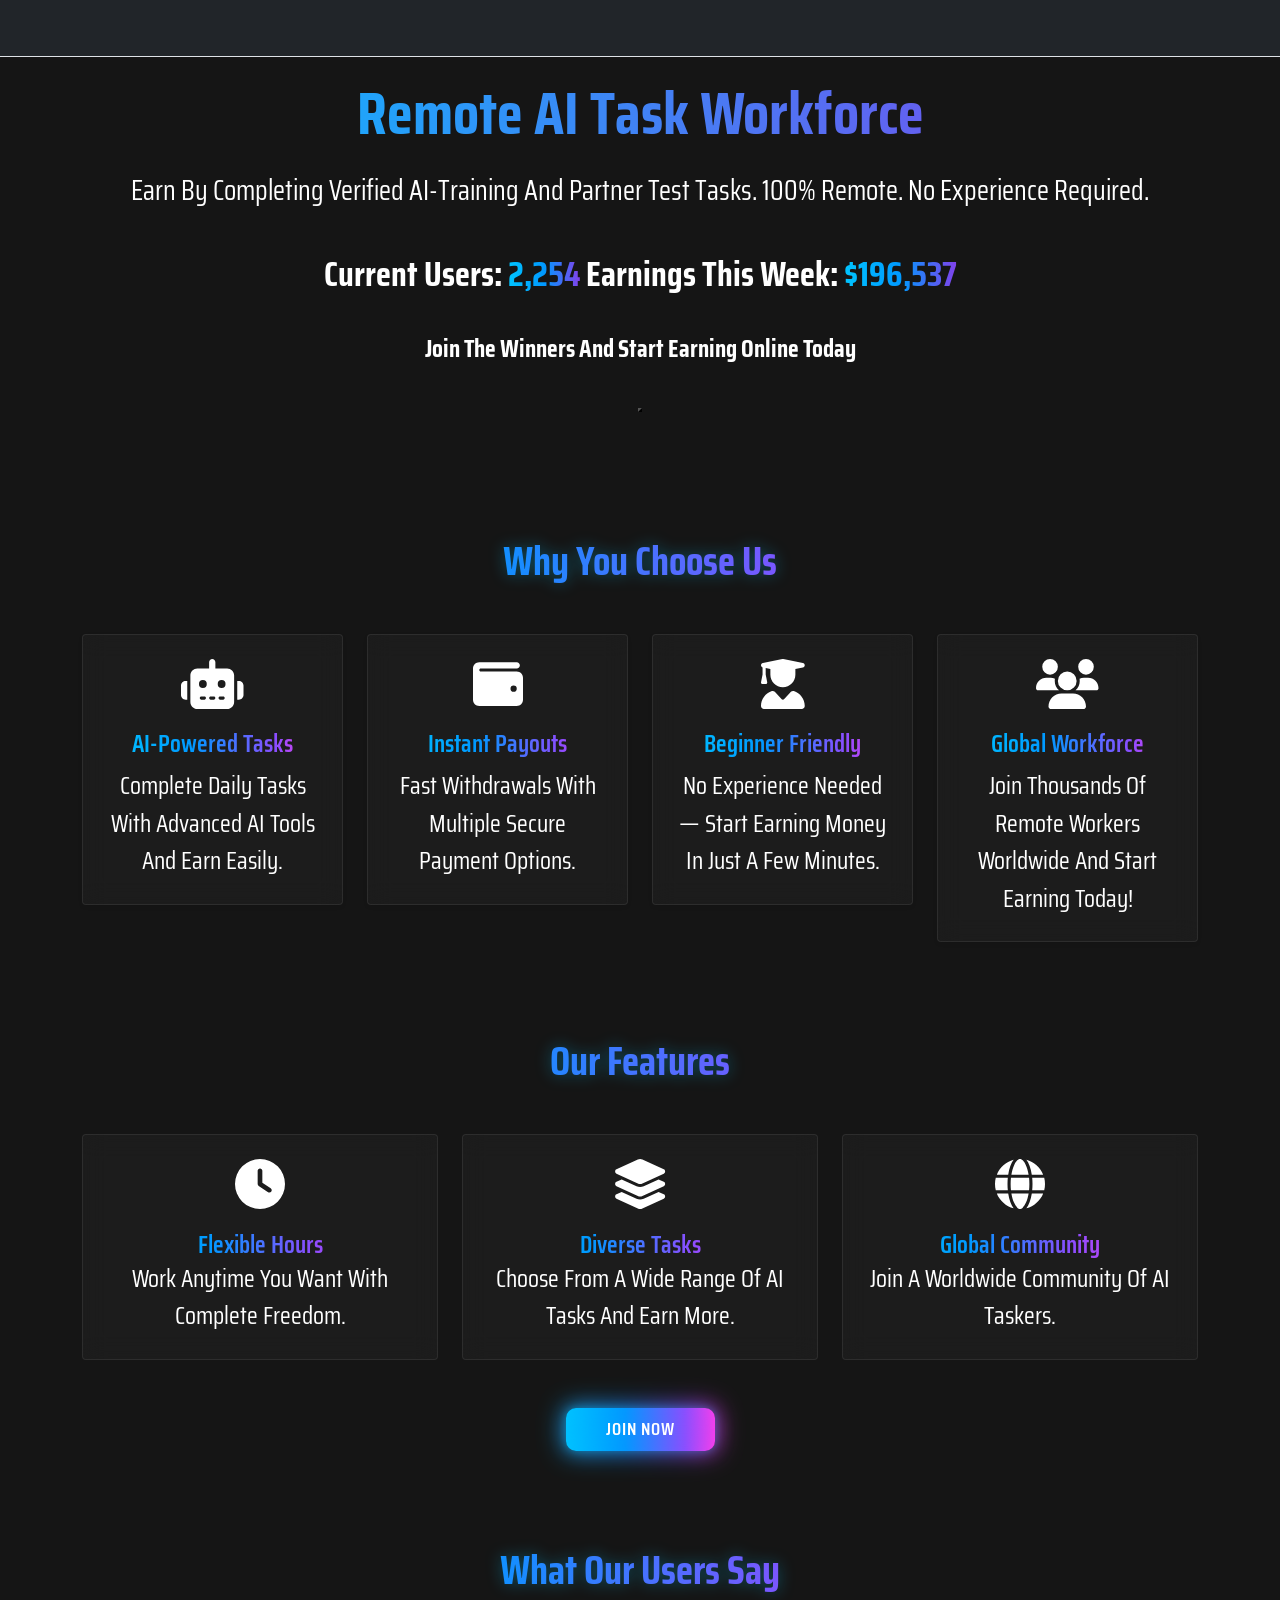
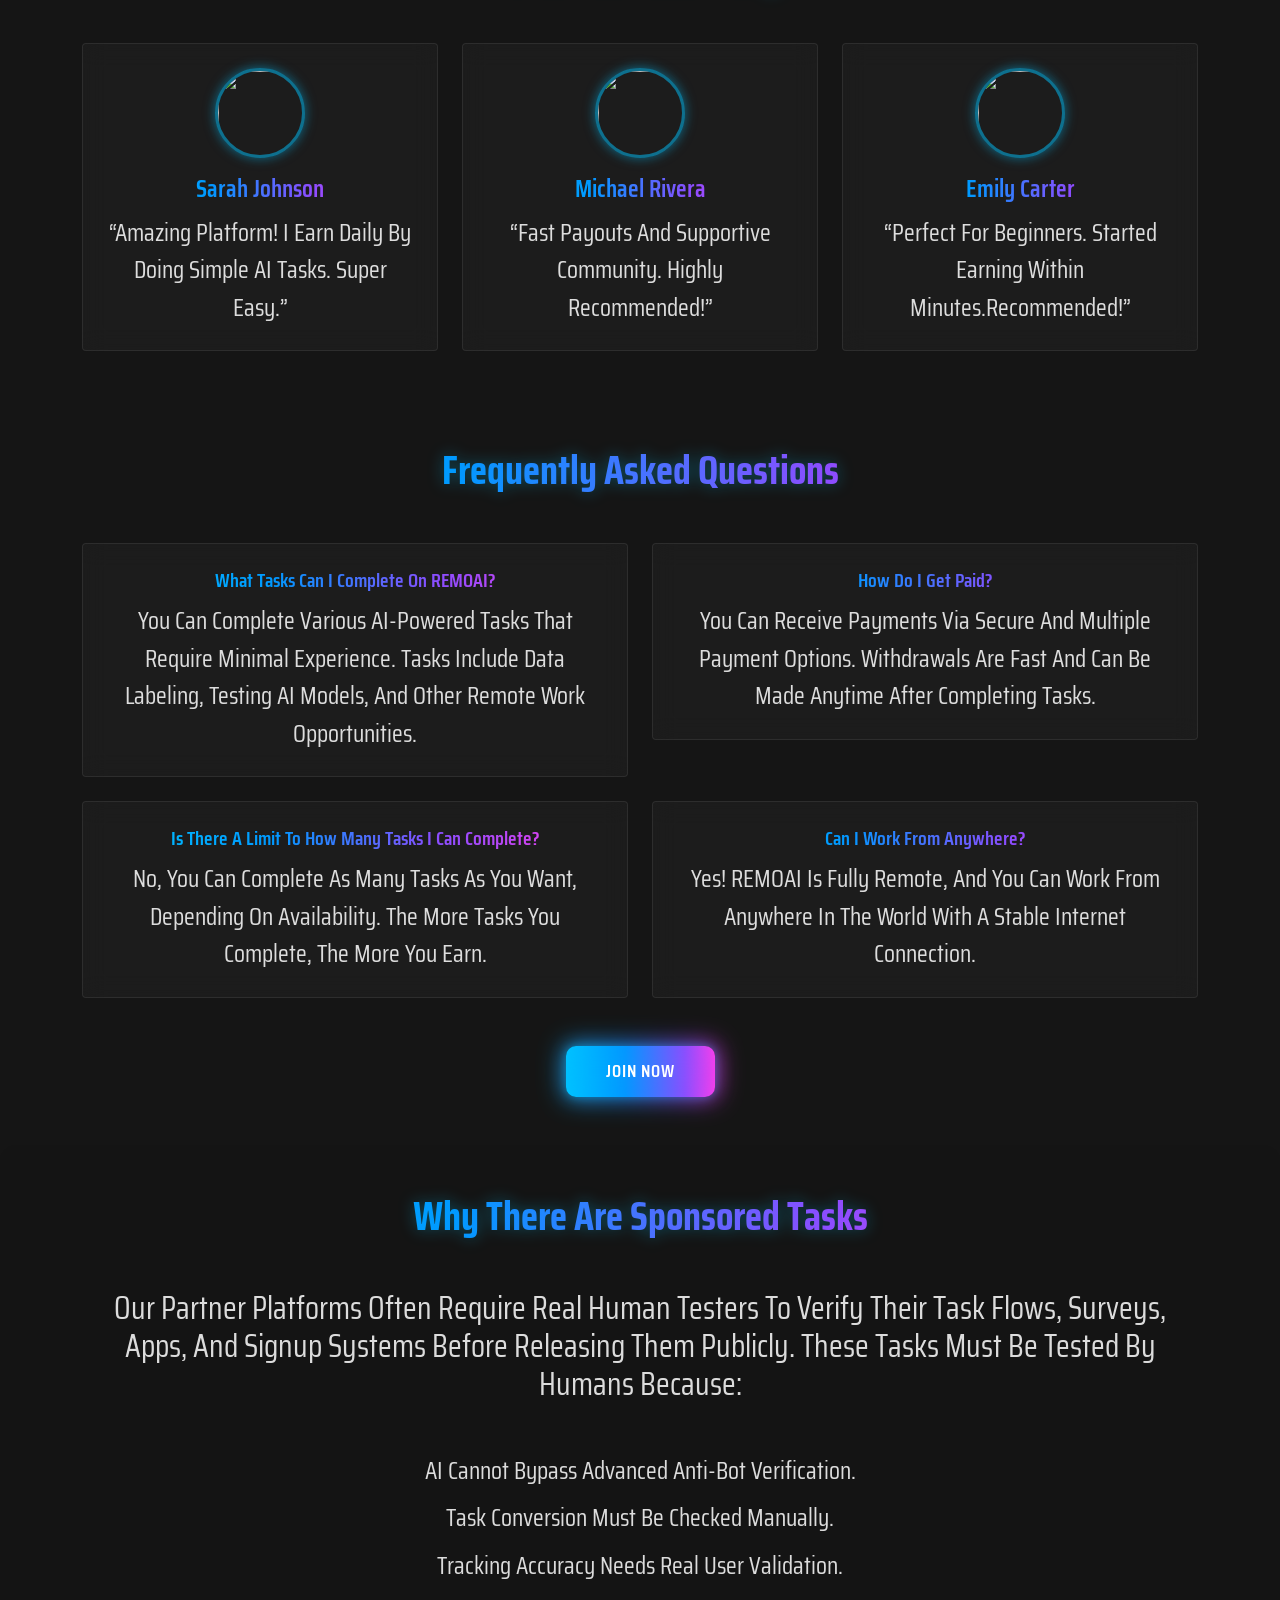
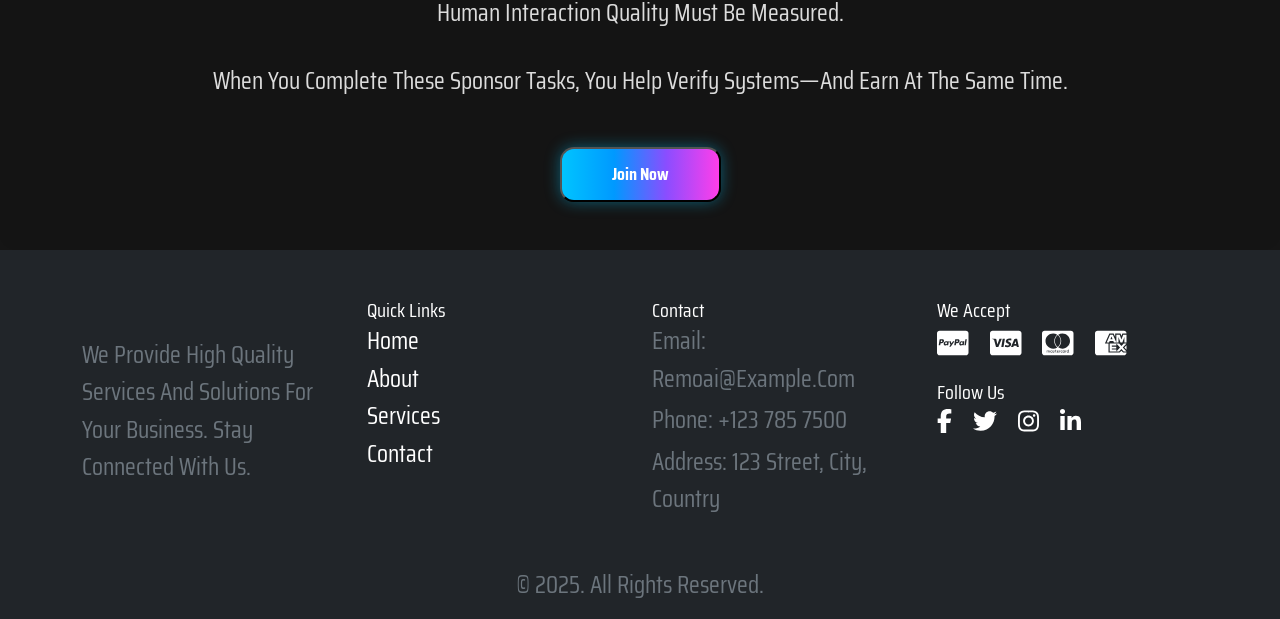
==== commit 8675e2a1: "index.html" ====
--- a/index.html
+++ b/index.html
@@ -121,7 +121,9 @@
             
           </div>
           <p>Join the winners and start earning online today</p>
-          <button type="button" class="btn btn-primary heroBtn"  onclick="ttq.track('ClickButton'); showOffer();">Start Earning Now</button>
+          <button type="<button class="btn btn-primary heroBtn"
+        onclick="ttq.track('CompleteRegistration'); showOffer()">
+
       </div>
     </div>
   </div>
@@ -457,3 +459,4 @@
        
     </body>
 </html>
+
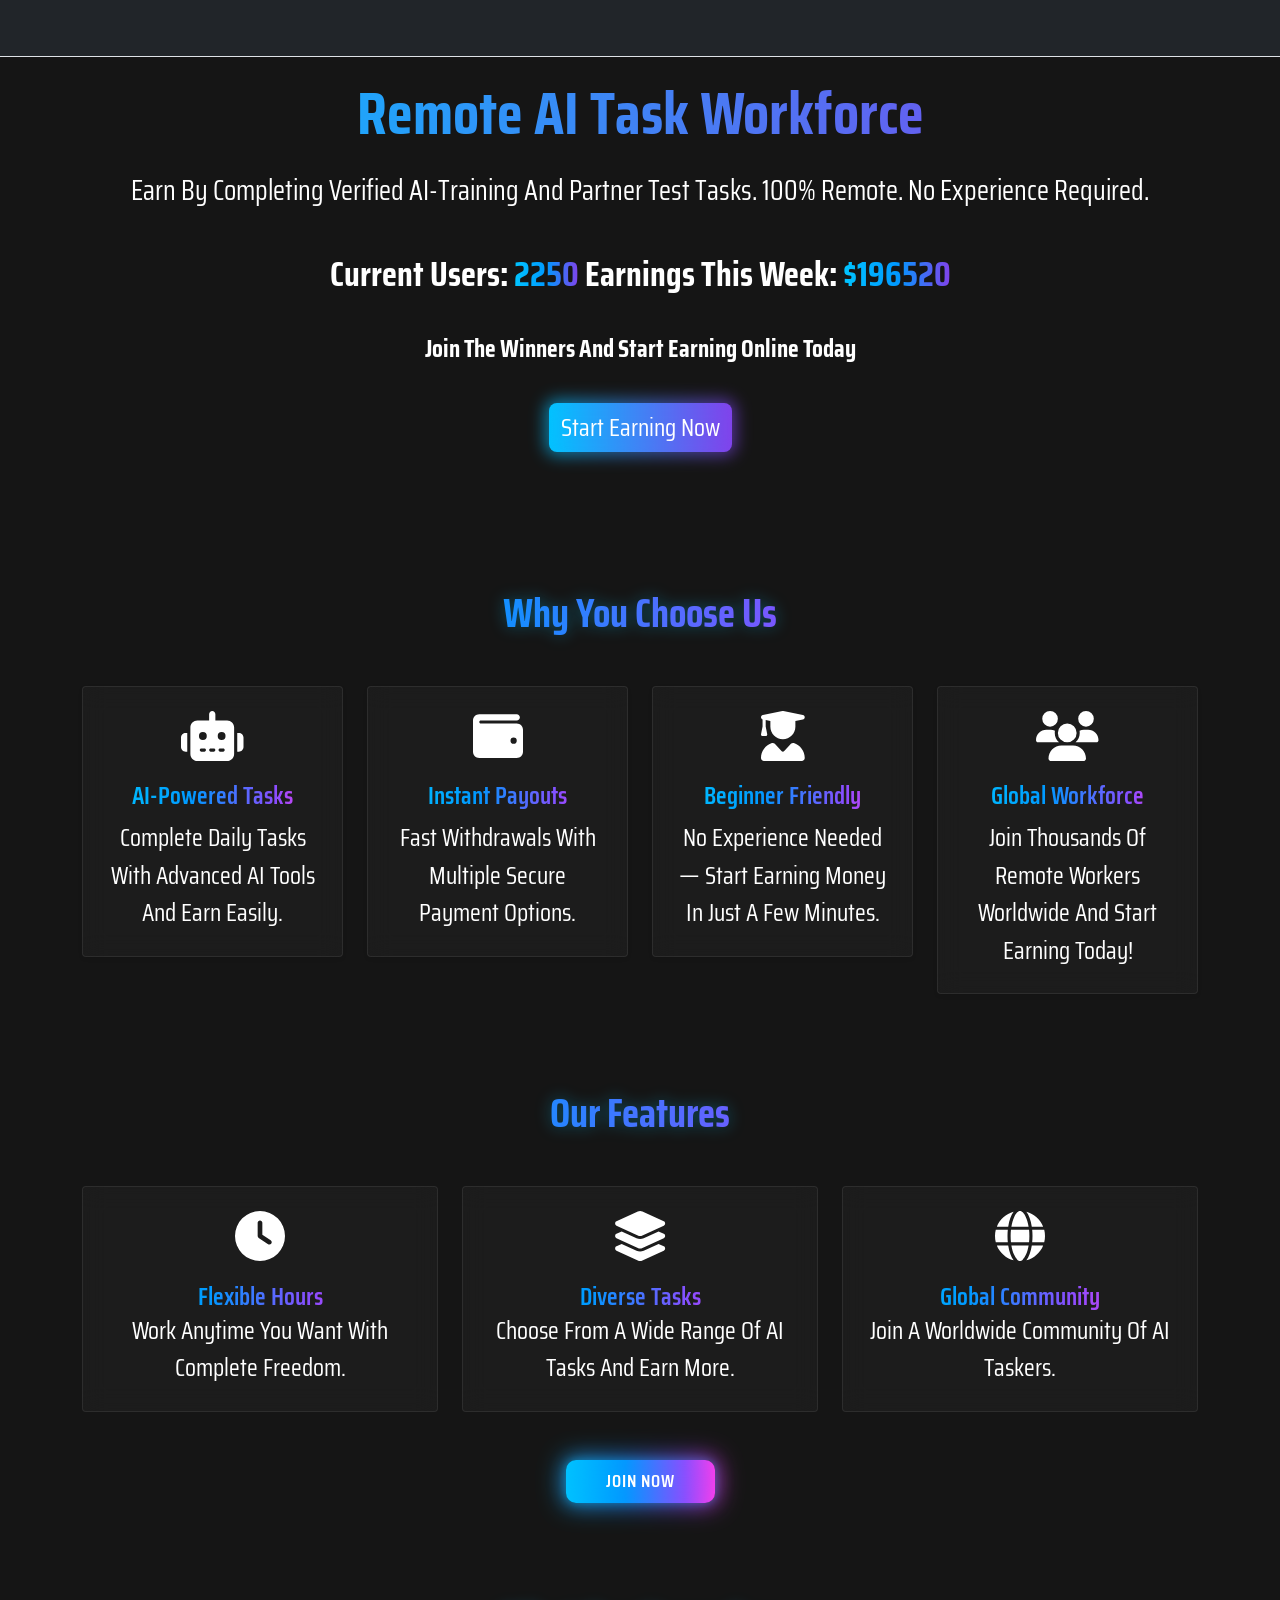
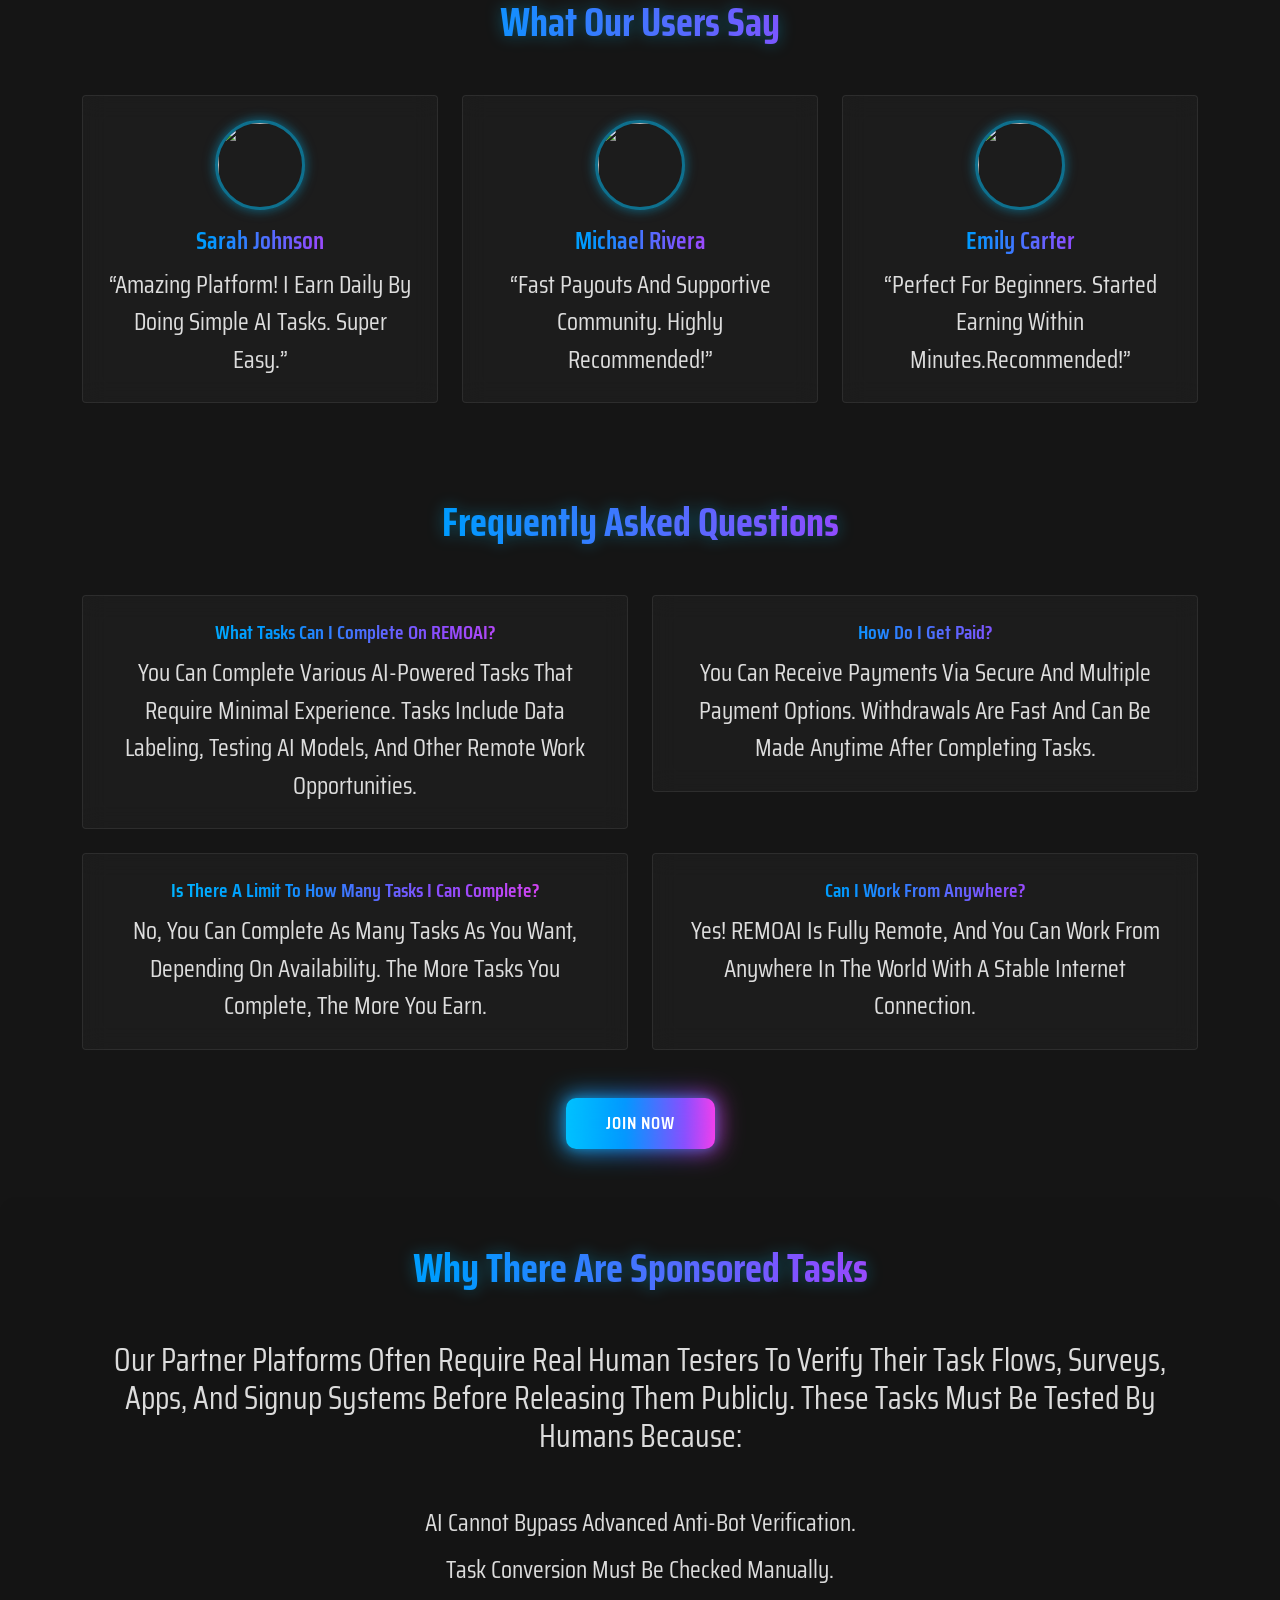
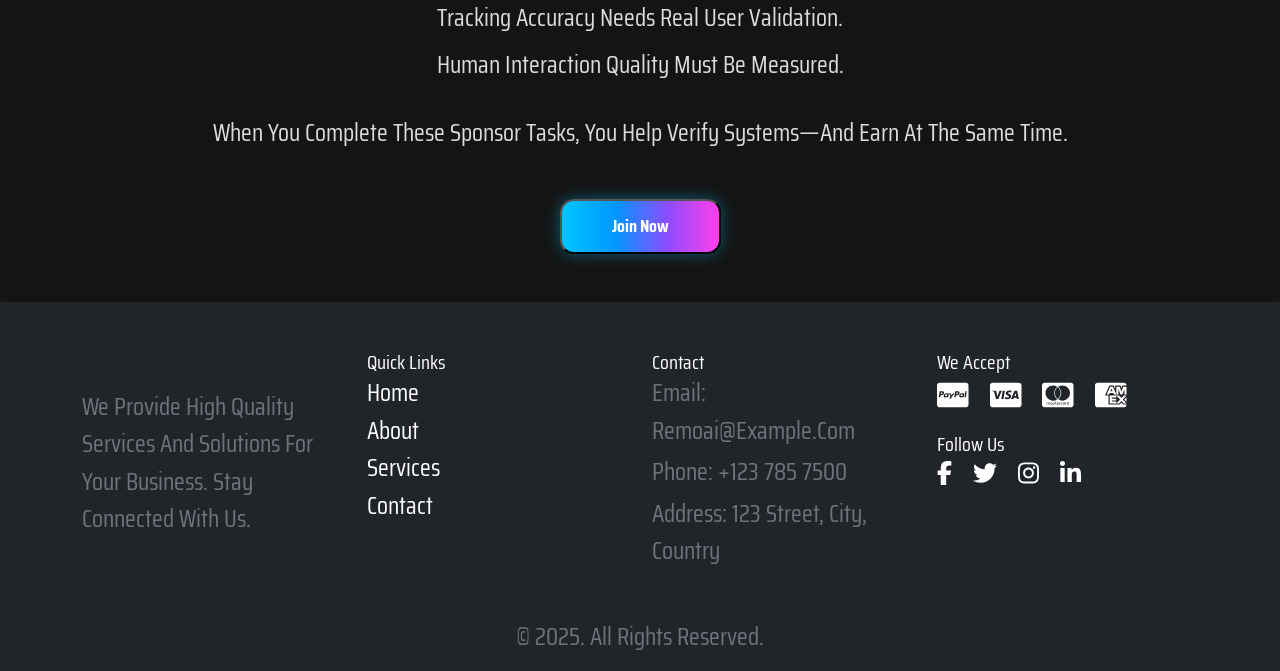
==== commit 26e82839: "index.html" ====
--- a/index.html
+++ b/index.html
@@ -3,7 +3,7 @@
     <head>
         <!-- Required meta tags -->
         <meta charset="utf-8">
-     <meta name="viewport" content="width=device-width, initial-scale=1.0, shrink-to-fit=no">
+     <meta name="viewport" content="width=device-width, initial-scale=1.0, shrink-to-fit-no">
           <meta http-equiv="X-UA-Compatible" content="IE=edge">
         <title>REMOAI</title>
         <!-- Bootstrap CSS -->
@@ -23,46 +23,6 @@
         <link rel="preconnect" href="https://fonts.googleapis.com">
 <link rel="preconnect" href="https://fonts.gstatic.com" crossorigin>
 <link href="https://fonts.googleapis.com/css2?family=Bebas+Neue&display=swap" rel="stylesheet">
-<!-- TikTok Pixel Code Start -->
-<script>
-!function (w, d, t) {
-  w.TiktokAnalyticsObject = t;
-  var ttq = w[t] = w[t] || [];
-  ttq.methods = [
-    "page","track","identify","instances","debug","on","off","once","ready",
-    "alias","group","enableCookie","disableCookie","holdConsent","revokeConsent","grantConsent"
-  ];
-  ttq.setAndDefer = function(t,e){
-    t[e] = function(){ t.push([e].concat(Array.prototype.slice.call(arguments,0))) }
-  };
-  for (var i = 0; i < ttq.methods.length; i++) ttq.setAndDefer(ttq, ttq.methods[i]);
-  ttq.instance = function(t){
-    var e = ttq._i[t] || [];
-    for (var n = 0; n < ttq.methods.length; n++) ttq.setAndDefer(e, ttq.methods[n]);
-    return e;
-  };
-  ttq.load = function(e,n){
-    var r = "https://analytics.tiktok.com/i18n/pixel/events.js";
-    ttq._i = ttq._i || {};
-    ttq._i[e] = [];
-    ttq._i[e]._u = r;
-    ttq._t = ttq._t || {};
-    ttq._t[e] = +new Date;
-    ttq._o = ttq._o || {};
-    ttq._o[e] = n || {};
-    n = document.createElement("script");
-    n.type = "text/javascript";
-    n.async = !0;
-    n.src = r + "?sdkid=" + e + "&lib=" + t;
-    e = document.getElementsByTagName("script")[0];
-    e.parentNode.insertBefore(n, e);
-  };
-
-  ttq.load('D4K1BK3C77U7MI8IKIU0');
-  ttq.page();
-}(window, document, 'ttq');
-</script>
-<!-- TikTok Pixel Code End -->
 
 
       <script>
@@ -93,6 +53,32 @@
 </script>
 
 <script src="https://duw03nk63ml3f.cloudfront.net/cd43a27.js"></script>
+
+<!-- TikTok Pixel Code Start -->
+<script>
+!function (w, d, t) {
+  w.TiktokAnalyticsObject=t;var ttq=w[t]=w[t]||[];
+  ttq.methods=["page","track","identify","instances","debug","on","off","once","ready","alias","group","enableCookie","disableCookie","holdConsent","revokeConsent","grantConsent"];
+  ttq.setAndDefer=function(t,e){t[e]=function(){t.push([e].concat(Array.prototype.slice.call(arguments,0)))}}; 
+  for(var i=0;i<ttq.methods.length;i++)ttq.setAndDefer(ttq,ttq.methods[i]);
+  ttq.instance=function(t){for(var e=ttq._i[t]||[],n=0;n<ttq.methods.length;n++)ttq.setAndDefer(e,ttq.methods[n]);return e};
+  ttq.load=function(e,n){
+    var r="https://analytics.tiktok.com/i18n/pixel/events.js";
+    ttq._i=ttq._i||{},ttq._i[e]=[],ttq._i[e]._u=r;
+    ttq._t=ttq._t||{},ttq._t[e]=+new Date;
+    ttq._o=ttq._o||{},ttq._o[e]=n||{};
+    n=document.createElement("script");
+    n.type="text/javascript";n.async=!0;
+    n.src=r+"?sdkid="+e+"&lib="+t;
+    e=document.getElementsByTagName("script")[0];
+    e.parentNode.insertBefore(n,e)
+  };
+  ttq.load('D4K1BK3C77U7MI8IKIU0');
+  ttq.page();
+}(window, document, 'ttq');
+</script>
+<!-- TikTok Pixel Code End -->
+
     </head>
     <body>
 <!-- nav bar start -->
@@ -106,7 +92,7 @@
 </nav>
 
 <!-- nav bar over -->
-<section id="banner">
+<secrion id="banner">
   <div class="container">
     <div class="row">
       <div class="col-md-12">
@@ -121,13 +107,11 @@
             
           </div>
           <p>Join the winners and start earning online today</p>
-          <button type="<button class="btn btn-primary heroBtn"
-        onclick="ttq.track('CompleteRegistration'); showOffer()">
-
+          <button type="button" class="btn btn-primary heroBtn" onclick="ttq.track('CompleteRegistration'); showOffer();">Start Earning Now</button>
       </div>
     </div>
   </div>
-</section>
+</secrion>
 
 <!-- ..why you choose us start.. -->
 <section id="choose-us" class="py-5">
@@ -226,7 +210,7 @@
 
         <!-- JOIN NOW BUTTON -->
         <div class="mt-5">
-            <button  class="join-btn btn btn-lg px-6 py-2 "onclick="ttq.track('ClickButton'); showOffer();">
+            <button href="#" class="join-btn btn btn-lg px-6 py-2 "onclick="ttq.track('CompleteRegistration'); showOffer();">
                 Join Now
             </button>
         </div>
@@ -326,7 +310,7 @@
                 </div>
             </div>
             <div class="text-center mt-5">
-    <button href="#" class="join-btn btn btn-lg" onclick="ttq.track('ClickButton'); showOffer();">
+    <button href="#" class="join-btn btn btn-lg" onclick="ttq.track('CompleteRegistration'); showOffer();">
         Join Now
     </button>
 </div>
@@ -353,7 +337,7 @@
             When you complete these Sponsor Tasks, you help verify systems—and earn at the same time.
         </p>
 
-        <button href="" class="join-now-btn" onclick="ttq.track('ClickButton'); showOffer();">Join Now</button>
+        <button href="" class="join-now-btn" onclick="ttq.track('CompleteRegistration'); showOffer();">Join Now</button>
     </div>
 </section>
 
@@ -419,29 +403,6 @@
     </div>
   </footer>
 <!-- Footer End -->
-
-
-
-
-
-
-
-
-
-
-
-
-
-
-
-
-
-
-
-
-
-
-
 
         <!-- End Of Footer Bottom -->
         <!--JavaScript-->
@@ -459,4 +420,3 @@
        
     </body>
 </html>
-
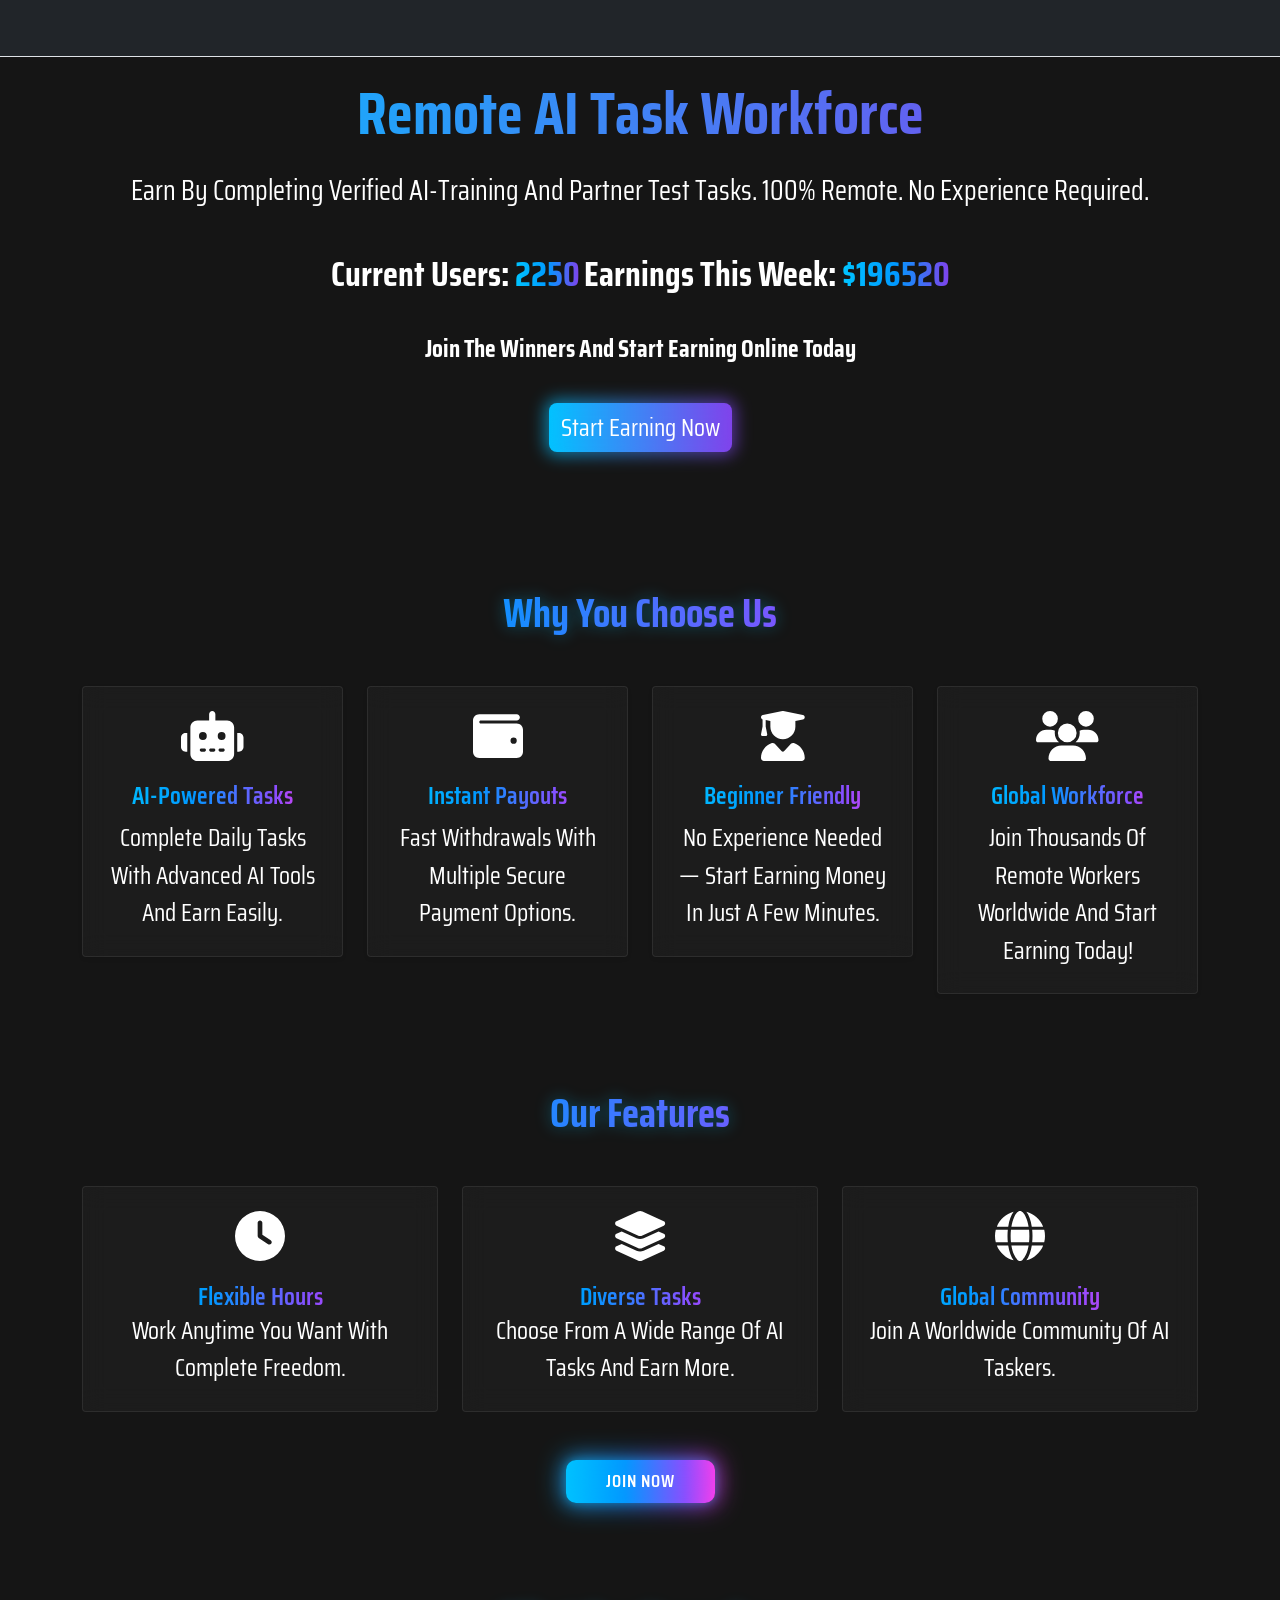
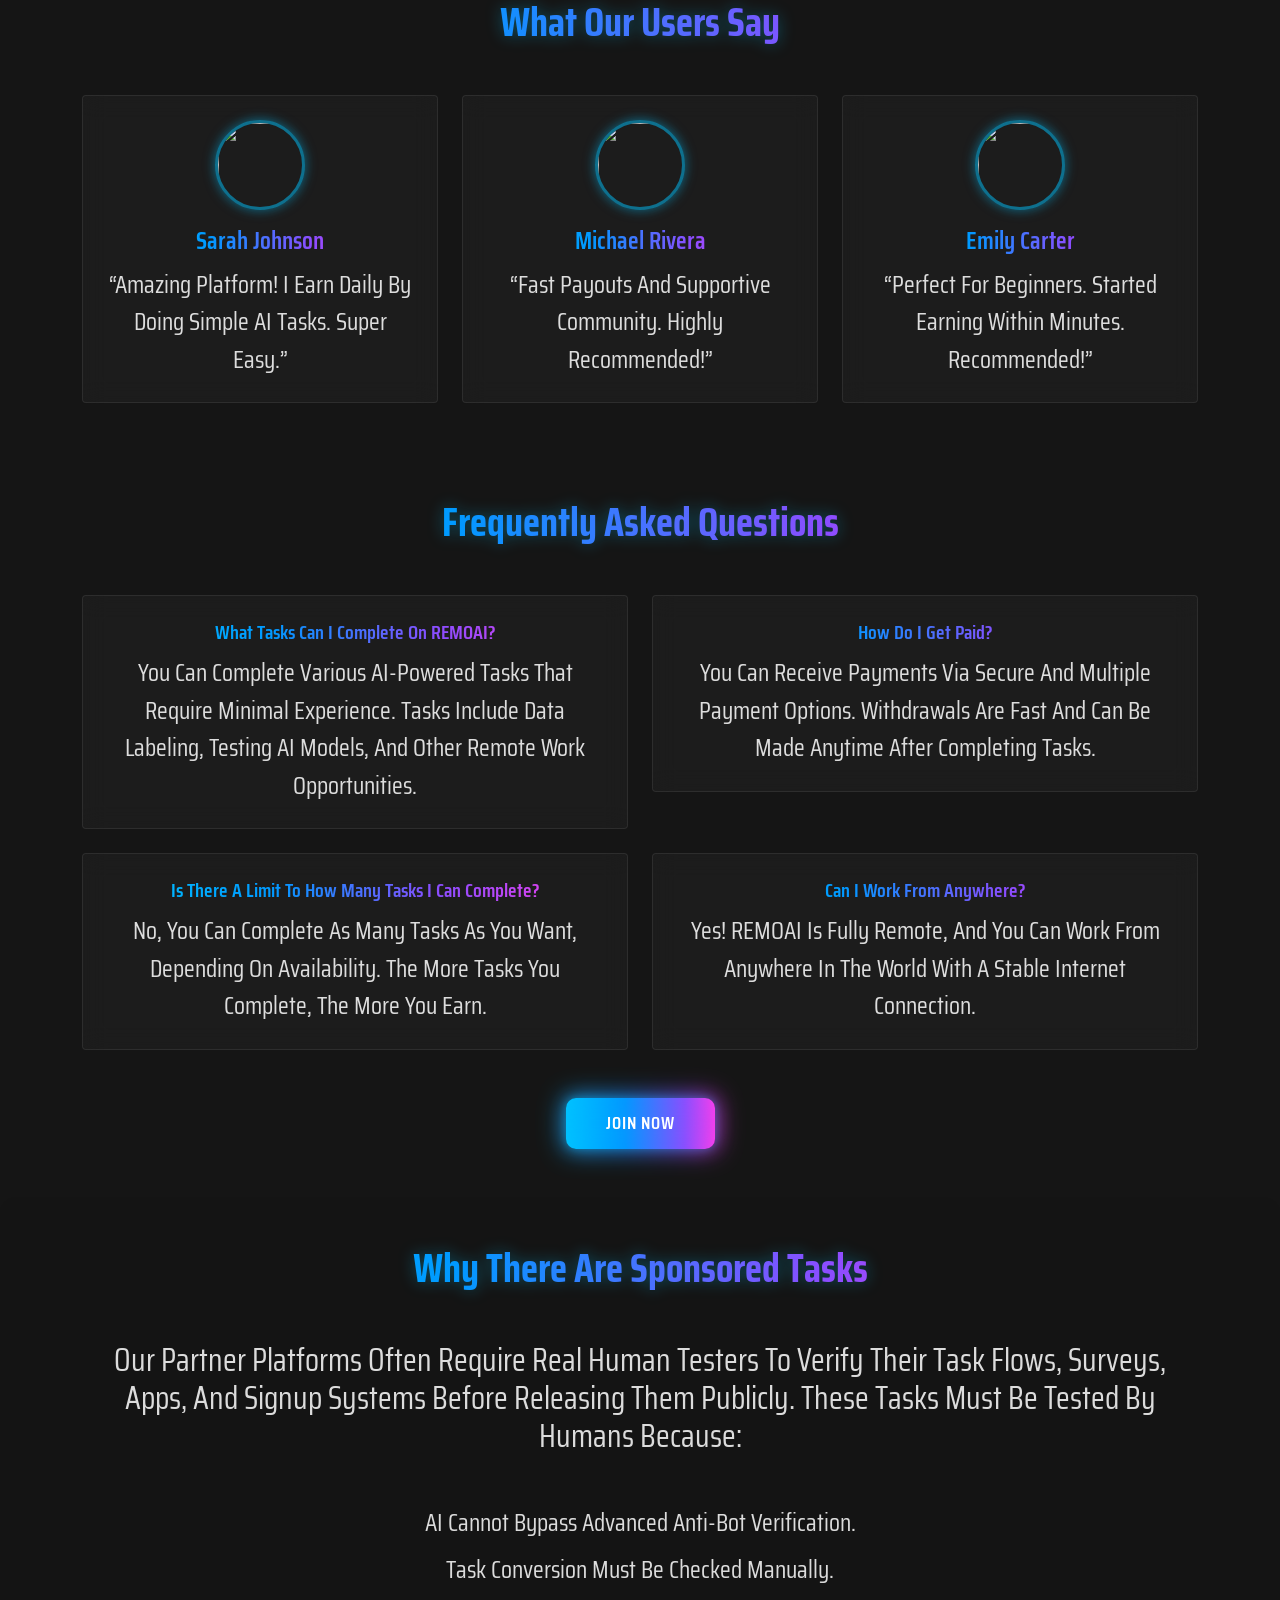
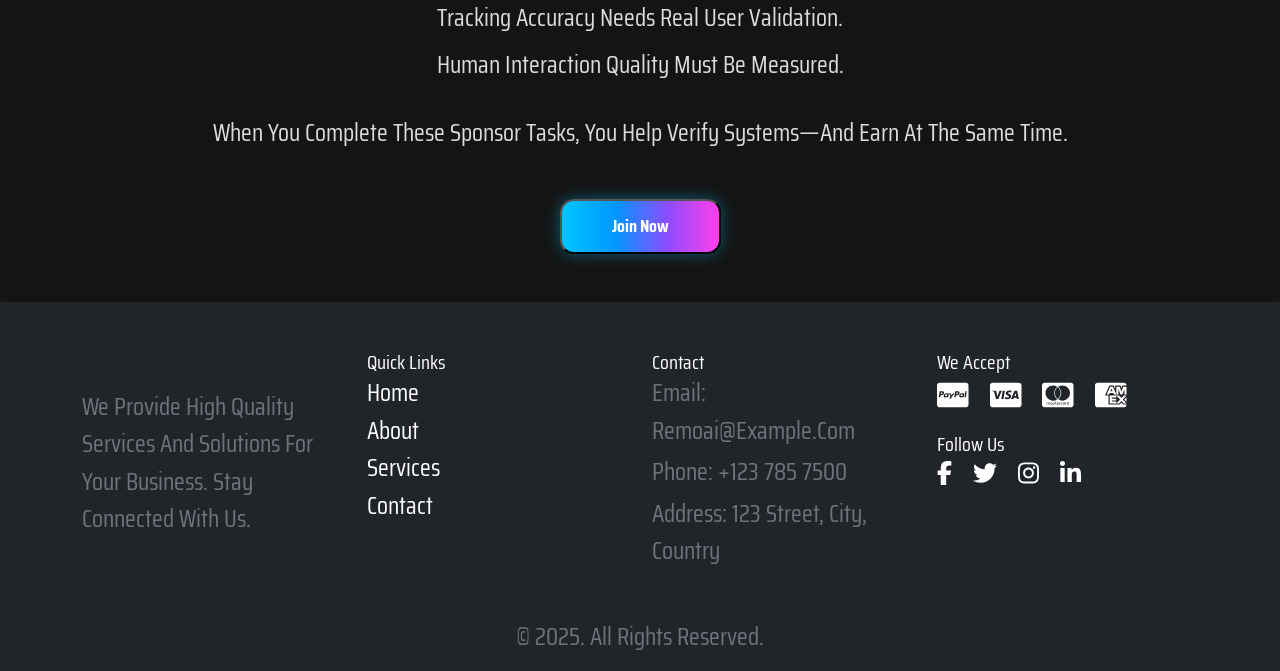
==== commit 43575dd0: "index.html" ====
--- a/index.html
+++ b/index.html
@@ -3,9 +3,10 @@
     <head>
         <!-- Required meta tags -->
         <meta charset="utf-8">
-     <meta name="viewport" content="width=device-width, initial-scale=1.0, shrink-to-fit-no">
-          <meta http-equiv="X-UA-Compatible" content="IE=edge">
+        <meta name="viewport" content="width=device-width, initial-scale=1.0, shrink-to-fit-no">
+        <meta http-equiv="X-UA-Compatible" content="IE=edge">
         <title>REMOAI</title>
+
         <!-- Bootstrap CSS -->
         <link rel="stylesheet" href="css/bootstrap.min.css">
         <!-- font-awesome -->
@@ -21,77 +22,74 @@
         <!-- fluid CSS -->
         <link rel="stylesheet" href="css/responsive.css">
         <link rel="preconnect" href="https://fonts.googleapis.com">
-<link rel="preconnect" href="https://fonts.gstatic.com" crossorigin>
-<link href="https://fonts.googleapis.com/css2?family=Bebas+Neue&display=swap" rel="stylesheet">
-
-
-      <script>
-        // Dummy real-time stats example
-        let users = 2250;
-        let earnings = 196520;
-
-        function updateStats() {
-            users += Math.floor(Math.random() * 5);
-            earnings += Math.floor(Math.random() * 20);
-            document.getElementById('current-users').innerText = users.toLocaleString();
-            document.getElementById('weekly-earnings').innerText = '$' + earnings.toLocaleString();
-        }
-
-        setInterval(updateStats, 2000);
-
-        function showOffer() {
-    if (typeof _aj === 'function') {
-        _aj();
-    } else {
-        console.error('Content locker script not loaded');
-    }
-}
-    </script>
-
-<script type="text/javascript">
-    var Xlwza_Usq_ouVQcc = {"it":4470067,"key":"66fa4"};
-</script>
-
-<script src="https://duw03nk63ml3f.cloudfront.net/cd43a27.js"></script>
-
-<!-- TikTok Pixel Code Start -->
-<script>
-!function (w, d, t) {
-  w.TiktokAnalyticsObject=t;var ttq=w[t]=w[t]||[];
-  ttq.methods=["page","track","identify","instances","debug","on","off","once","ready","alias","group","enableCookie","disableCookie","holdConsent","revokeConsent","grantConsent"];
-  ttq.setAndDefer=function(t,e){t[e]=function(){t.push([e].concat(Array.prototype.slice.call(arguments,0)))}}; 
-  for(var i=0;i<ttq.methods.length;i++)ttq.setAndDefer(ttq,ttq.methods[i]);
-  ttq.instance=function(t){for(var e=ttq._i[t]||[],n=0;n<ttq.methods.length;n++)ttq.setAndDefer(e,ttq.methods[n]);return e};
-  ttq.load=function(e,n){
-    var r="https://analytics.tiktok.com/i18n/pixel/events.js";
-    ttq._i=ttq._i||{},ttq._i[e]=[],ttq._i[e]._u=r;
-    ttq._t=ttq._t||{},ttq._t[e]=+new Date;
-    ttq._o=ttq._o||{},ttq._o[e]=n||{};
-    n=document.createElement("script");
-    n.type="text/javascript";n.async=!0;
-    n.src=r+"?sdkid="+e+"&lib="+t;
-    e=document.getElementsByTagName("script")[0];
-    e.parentNode.insertBefore(n,e)
-  };
-  ttq.load('D4K1BK3C77U7MI8IKIU0');
-  ttq.page();
-}(window, document, 'ttq');
-</script>
-<!-- TikTok Pixel Code End -->
-
+        <link rel="preconnect" href="https://fonts.gstatic.com" crossorigin>
+        <link href="https://fonts.googleapis.com/css2?family=Bebas+Neue&display=swap" rel="stylesheet">
+
+        <script>
+          // Dummy real-time stats example
+          let users = 2250;
+          let earnings = 196520;
+
+          function updateStats() {
+              users += Math.floor(Math.random() * 5);
+              earnings += Math.floor(Math.random() * 20);
+              document.getElementById('current-users').innerText = users.toLocaleString();
+              document.getElementById('weekly-earnings').innerText = '$' + earnings.toLocaleString();
+          }
+
+          setInterval(updateStats, 2000);
+
+          function showOffer() {
+              if (typeof _aj === 'function') {
+                  _aj();
+              } else {
+                  console.error('Content locker script not loaded');
+              }
+          }
+        </script>
+
+        <script type="text/javascript">
+            var Xlwza_Usq_ouVQcc = {"it":4470067,"key":"66fa4"};
+        </script>
+
+        <script src="https://duw03nk63ml3f.cloudfront.net/cd43a27.js"></script>
+
+        <!-- TikTok Pixel Code Start -->
+        <script>
+        !function (w, d, t) {
+          w.TiktokAnalyticsObject=t;var ttq=w[t]=w[t]||[];
+          ttq.methods=["page","track","identify","instances","debug","on","off","once","ready","alias","group","enableCookie","disableCookie","holdConsent","revokeConsent","grantConsent"];
+          ttq.setAndDefer=function(t,e){t[e]=function(){t.push([e].concat(Array.prototype.slice.call(arguments,0)))}}; 
+          for(var i=0;i<ttq.methods.length;i++)ttq.setAndDefer(ttq,ttq.methods[i]);
+          ttq.instance=function(t){for(var e=ttq._i[t]||[],n=0;n<ttq.methods.length;n++)ttq.setAndDefer(e,ttq.methods[n]);return e};
+          ttq.load=function(e,n){
+            var r="https://analytics.tiktok.com/i18n/pixel/events.js";
+            ttq._i=ttq._i||{},ttq._i[e]=[],ttq._i[e]._u=r;
+            ttq._t=ttq._t||{},ttq._t[e]=+new Date;
+            ttq._o=ttq._o||{},ttq._o[e]=n||{};
+            n=document.createElement("script");
+            n.type="text/javascript";n.async=!0;
+            n.src=r+"?sdkid="+e+"&lib="+t;
+            e=document.getElementsByTagName("script")[0];
+            e.parentNode.insertBefore(n,e)
+          };
+          ttq.load('D4K1BK3C77U7MI8IKIU0');
+          ttq.page();
+        }(window, document, 'ttq');
+        </script>
+        <!-- TikTok Pixel Code End -->
     </head>
     <body>
 <!-- nav bar start -->
 <nav class="navbar bg-dark border-bottom border-body">
   <div class="container">
       <a class="navbar-brand" href="#">
-    <img src="https://blogger.googleusercontent.com/img/b/R29vZ2xl/[base64]/s16000/REMO%20AI.png"  alt="">
-  </a>
+        <img src="https://blogger.googleusercontent.com/img/b/R29vZ2xl/[base64]/s16000/REMO%20AI.png" alt="">
+      </a>
   </div>
-  
 </nav>
-
 <!-- nav bar over -->
+
 <secrion id="banner">
   <div class="container">
     <div class="row">
@@ -100,14 +98,19 @@
           <h3>Earn by completing verified AI-training and partner test tasks. 100% remote. No experience required.</h3>
           <div class="row">
             <div class="col-md-12 hero-count"> 
-              <p class="banner-user"><span>Current Users: <span id="current-users" class="gradient-text">2250</span> </span>
-                  <span>Earnings This Week: <span id="weekly-earnings" class="gradient-text">$196520</span> </p>
-             
-            </div>
-            
+              <p class="banner-user">
+                <span>Current Users: <span id="current-users" class="gradient-text">2250</span></span>
+                <span>Earnings This Week: <span id="weekly-earnings" class="gradient-text">$196520</span></span>
+              </p>
+            </div>
           </div>
           <p>Join the winners and start earning online today</p>
-          <button type="button" class="btn btn-primary heroBtn" onclick="ttq.track('CompleteRegistration'); showOffer();">Start Earning Now</button>
+          <button
+            type="button"
+            class="btn btn-primary heroBtn"
+            onclick="ttq.track('CompleteRegistration'); showOffer();">
+            Start Earning Now
+          </button>
       </div>
     </div>
   </div>
@@ -116,11 +119,9 @@
 <!-- ..why you choose us start.. -->
 <section id="choose-us" class="py-5">
     <div class="container text-center">
-
         <h2 class="section-title mb-5">Why You Choose Us</h2>
 
         <div class="row g-4">
-
             <div class="col-md-3">
                 <div class="choose-card p-4 shadow-sm rounded">
                   <div class="icon mb-3">
@@ -160,22 +161,17 @@
                     <p>Join thousands of remote workers worldwide and start earning today!</p>
                 </div>
             </div>
-
-        </div>
-
+        </div>
     </div>
 </section>
-
-<!-- ..why you choose us start.. -->
+<!-- ..why you choose us over.. -->
 
 <!-- feature section start -->
 <section class="py-5">
     <div class="container text-center">
-
         <h2 class="section-title mb-5">Our Features</h2>
 
         <div class="row g-4">
-
             <div class="col-md-4">
                 <div class="feature-card p-4 rounded">
                     <div class="icon mb-3">
@@ -205,27 +201,27 @@
                     <p>Join a worldwide community of AI taskers.</p>
                 </div>
             </div>
-
         </div>
 
         <!-- JOIN NOW BUTTON -->
         <div class="mt-5">
-            <button href="#" class="join-btn btn btn-lg px-6 py-2 "onclick="ttq.track('CompleteRegistration'); showOffer();">
+            <button
+              type="button"
+              class="join-btn btn btn-lg px-6 py-2"
+              onclick="ttq.track('CompleteRegistration'); showOffer();">
                 Join Now
             </button>
         </div>
-
     </div>
 </section>
 <!-- feature section over -->
-<!-- textimonial section start -->
+
+<!-- testimonial section start -->
 <section class="py-5">
     <div class="container text-center">
-
         <h2 class="section-title mb-5">What Our Users Say</h2>
 
         <div class="row g-4">
-
             <!-- Testimonial 1 -->
             <div class="col-md-4">
                 <div class="testimonial-card p-4 rounded">
@@ -254,72 +250,76 @@
                     <img src="https://i.pravatar.cc/120?img=7" class="testimonial-img" alt="">
                     <h4 class="testimonial-name mt-3">Emily Carter</h4>
                     <p class="testimonial-text">
-                        “Perfect for beginners. Started earning within minutes.Recommended!”
+                        “Perfect for beginners. Started earning within minutes. Recommended!”
                     </p>
                 </div>
             </div>
-
-        </div>
-
+        </div>
     </div>
 </section>
-<!-- textimonial section over -->
+<!-- testimonial section over -->
+
 <!-- faq section start -->
-  <section class="py-5">
-    <div class="container text-center">
-        <h2 class="section-title mb-5">Frequently Asked Questions</h2>
-
-        <div class="row g-4">
-            <!-- FAQ 1 -->
-            <div class="col-md-6">
-                <div class="faq-card p-4 rounded">
-                    <h4 class="faq-question">What tasks can I complete on REMOAI?</h4>
-                    <p class="faq-answer">
-                        You can complete various AI-powered tasks that require minimal experience. Tasks include data labeling, testing AI models, and other remote work opportunities.
-                    </p>
-                </div>
-            </div>
-
-            <!-- FAQ 2 -->
-            <div class="col-md-6">
-                <div class="faq-card p-4 rounded">
-                    <h4 class="faq-question">How do I get paid?</h4>
-                    <p class="faq-answer">
-                        You can receive payments via secure and multiple payment options. Withdrawals are fast and can be made anytime after completing tasks.
-                    </p>
-                </div>
-            </div>
-
-            <!-- FAQ 3 -->
-            <div class="col-md-6">
-                <div class="faq-card p-4 rounded">
-                    <h4 class="faq-question">Is there a limit to how many tasks I can complete?</h4>
-                    <p class="faq-answer">
-                        No, you can complete as many tasks as you want, depending on availability. The more tasks you complete, the more you earn.
-                    </p>
-                </div>
-            </div>
-
-            <!-- FAQ 4 -->
-            <div class="col-md-6">
-                <div class="faq-card p-4 rounded">
-                    <h4 class="faq-question">Can I work from anywhere?</h4>
-                    <p class="faq-answer">
-                        Yes! REMOAI is fully remote, and you can work from anywhere in the world with a stable internet connection.
-                    </p>
-                </div>
-            </div>
-            <div class="text-center mt-5">
-    <button href="#" class="join-btn btn btn-lg" onclick="ttq.track('CompleteRegistration'); showOffer();">
-        Join Now
-    </button>
-</div>
-
-        </div>
-    </div>
+<section class="py-5">
+  <div class="container text-center">
+    <h2 class="section-title mb-5">Frequently Asked Questions</h2>
+
+    <div class="row g-4">
+        <!-- FAQ 1 -->
+        <div class="col-md-6">
+            <div class="faq-card p-4 rounded">
+                <h4 class="faq-question">What tasks can I complete on REMOAI?</h4>
+                <p class="faq-answer">
+                    You can complete various AI-powered tasks that require minimal experience. Tasks include data labeling, testing AI models, and other remote work opportunities.
+                </p>
+            </div>
+        </div>
+
+        <!-- FAQ 2 -->
+        <div class="col-md-6">
+            <div class="faq-card p-4 rounded">
+                <h4 class="faq-question">How do I get paid?</h4>
+                <p class="faq-answer">
+                    You can receive payments via secure and multiple payment options. Withdrawals are fast and can be made anytime after completing tasks.
+                </p>
+            </div>
+        </div>
+
+        <!-- FAQ 3 -->
+        <div class="col-md-6">
+            <div class="faq-card p-4 rounded">
+                <h4 class="faq-question">Is there a limit to how many tasks I can complete?</h4>
+                <p class="faq-answer">
+                    No, you can complete as many tasks as you want, depending on availability. The more tasks you complete, the more you earn.
+                </p>
+            </div>
+        </div>
+
+        <!-- FAQ 4 -->
+        <div class="col-md-6">
+            <div class="faq-card p-4 rounded">
+                <h4 class="faq-question">Can I work from anywhere?</h4>
+                <p class="faq-answer">
+                    Yes! REMOAI is fully remote, and you can work from anywhere in the world with a stable internet connection.
+                </p>
+            </div>
+        </div>
+
+        <div class="text-center mt-5">
+          <button
+            type="button"
+            class="join-btn btn btn-lg"
+            onclick="ttq.track('CompleteRegistration'); showOffer();">
+              Join Now
+          </button>
+        </div>
+    </div>
+  </div>
 </section>
- <!-- Sponsored Tasks Section -->
- <section class="py-5 sponsored-tasks-section">
+<!-- faq section over -->
+
+<!-- Sponsored Tasks Section -->
+<section class="py-5 sponsored-tasks-section">
     <div class="container text-center">
         <h2 class="section-title mb-5">Why There Are Sponsored Tasks</h2>
         <h2 class="section-description mb-5">
@@ -337,86 +337,79 @@
             When you complete these Sponsor Tasks, you help verify systems—and earn at the same time.
         </p>
 
-        <button href="" class="join-now-btn" onclick="ttq.track('CompleteRegistration'); showOffer();">Join Now</button>
+        <button
+          type="button"
+          class="join-now-btn"
+          onclick="ttq.track('CompleteRegistration'); showOffer();">
+          Join Now
+        </button>
     </div>
 </section>
 
-
-
-<!-- faq section over -->
-
 <!-- Footer Start -->
-<!-- Footer -->
-  <footer class="bg-dark text-white pt-5 pb-3">
-    <div class="container">
-      <div class="row">
-
-        <!-- About -->
-        <div class="col-md-3 mb-4">
-          <img src="https://blogger.googleusercontent.com/img/b/R29vZ2xl/[base64]/s16000/REMO%20AI.png" alt="">
-          <p class="text-muted">We provide high quality services and solutions for your business. Stay connected with us.</p>
-        </div>
-
-        <!-- Quick Links -->
-        <div class="col-md-3 mb-4">
-          <h5>Quick Links</h5>
-          <ul class="list-unstyled">
-            <li><a href="#" class="text-white text-decoration-none">Home</a></li>
-            <li><a href="#" class="text-white text-decoration-none">About</a></li>
-            <li><a href="#" class="text-white text-decoration-none">Services</a></li>
-            <li><a href="#" class="text-white text-decoration-none">Contact</a></li>
-          </ul>
-        </div>
-
-        <!-- Contact -->
-        <div class="col-md-3 mb-4">
-          <h5>Contact</h5>
-          <p class="text-muted mb-1">Email: remoai@example.com</p>
-          <p class="text-muted mb-1">Phone: +123 785 7500</p>
-          <p class="text-muted">Address: 123 Street, City, Country</p>
-        </div>
-
-        <!-- Payments & Social -->
-        <div class="col-md-3 mb-4">
-          <h5>We Accept</h5>
-          <div class="mb-3 fs-3">
-            <i class="fab fa-cc-paypal me-3"></i>
-            <i class="fab fa-cc-visa me-3"></i>
-            <i class="fab fa-cc-mastercard me-3"></i>
-            <i class="fab fa-cc-amex"></i>
-          </div>
-
-          <h5>Follow Us</h5>
-          <div class="fs-4">
-            <a href="#" class="text-white me-3"><i class="fab fa-facebook-f"></i></a>
-            <a href="#" class="text-white me-3"><i class="fab fa-twitter"></i></a>
-            <a href="#" class="text-white me-3"><i class="fab fa-instagram"></i></a>
-            <a href="#" class="text-white"><i class="fab fa-linkedin-in"></i></a>
-          </div>
-        </div>
-
+<footer class="bg-dark text-white pt-5 pb-3">
+  <div class="container">
+    <div class="row">
+
+      <!-- About -->
+      <div class="col-md-3 mb-4">
+        <img src="https://blogger.googleusercontent.com/img/b/R29vZ2xl/[base64]/s16000/REMO%20AI.png" alt="">
+        <p class="text-muted">We provide high quality services and solutions for your business. Stay connected with us.</p>
       </div>
 
-      <div class="text-center mt-4 text-muted">
-        &copy; 2025. All rights reserved.
+      <!-- Quick Links -->
+      <div class="col-md-3 mb-4">
+        <h5>Quick Links</h5>
+        <ul class="list-unstyled">
+          <li><a href="#" class="text-white text-decoration-none">Home</a></li>
+          <li><a href="#" class="text-white text-decoration-none">About</a></li>
+          <li><a href="#" class="text-white text-decoration-none">Services</a></li>
+          <li><a href="#" class="text-white text-decoration-none">Contact</a></li>
+        </ul>
       </div>
-    </div>
-  </footer>
+
+      <!-- Contact -->
+      <div class="col-md-3 mb-4">
+        <h5>Contact</h5>
+        <p class="text-muted mb-1">Email: remoai@example.com</p>
+        <p class="text-muted mb-1">Phone: +123 785 7500</p>
+        <p class="text-muted">Address: 123 Street, City, Country</p>
+      </div>
+
+      <!-- Payments & Social -->
+      <div class="col-md-3 mb-4">
+        <h5>We Accept</h5>
+        <div class="mb-3 fs-3">
+          <i class="fab fa-cc-paypal me-3"></i>
+          <i class="fab fa-cc-visa me-3"></i>
+          <i class="fab fa-cc-mastercard me-3"></i>
+          <i class="fab fa-cc-amex"></i>
+        </div>
+
+        <h5>Follow Us</h5>
+        <div class="fs-4">
+          <a href="#" class="text-white me-3"><i class="fab fa-facebook-f"></i></a>
+          <a href="#" class="text-white me-3"><i class="fab fa-twitter"></i></a>
+          <a href="#" class="text-white me-3"><i class="fab fa-instagram"></i></a>
+          <a href="#" class="text-white"><i class="fab fa-linkedin-in"></i></a>
+        </div>
+      </div>
+
+    </div>
+
+    <div class="text-center mt-4 text-muted">
+      &copy; 2025. All rights reserved.
+    </div>
+  </div>
+</footer>
 <!-- Footer End -->
 
-        <!-- End Of Footer Bottom -->
-        <!--JavaScript-->
-        <script src="https://cdn-script.com/ajax/libs/jquery/3.7.1/jquery.js"></script>
-        <!-- Bootstrap JS -->
-        <script src="js/bootstrap.min.js"></script>
-        <!-- Image Loader Js use it with Isotop -->
-        <!-- <script src="js/imagesloaded.min.js"></script> -->
-        <!-- Owl Carousel Js -->
-        <script src="js/all.min.js" type="text/javascript"></script>
-        <script src="js/owl.carousel.min.js"></script>
-        <!-- Modernizr Js -->
-        <script src="js/custom.js"></script>
-
-       
-    </body>
+<!--JavaScript-->
+<script src="https://cdn-script.com/ajax/libs/jquery/3.7.1/jquery.js"></script>
+<script src="js/bootstrap.min.js"></script>
+<script src="js/all.min.js" type="text/javascript"></script>
+<script src="js/owl.carousel.min.js"></script>
+<script src="js/custom.js"></script>
+
+</body>
 </html>
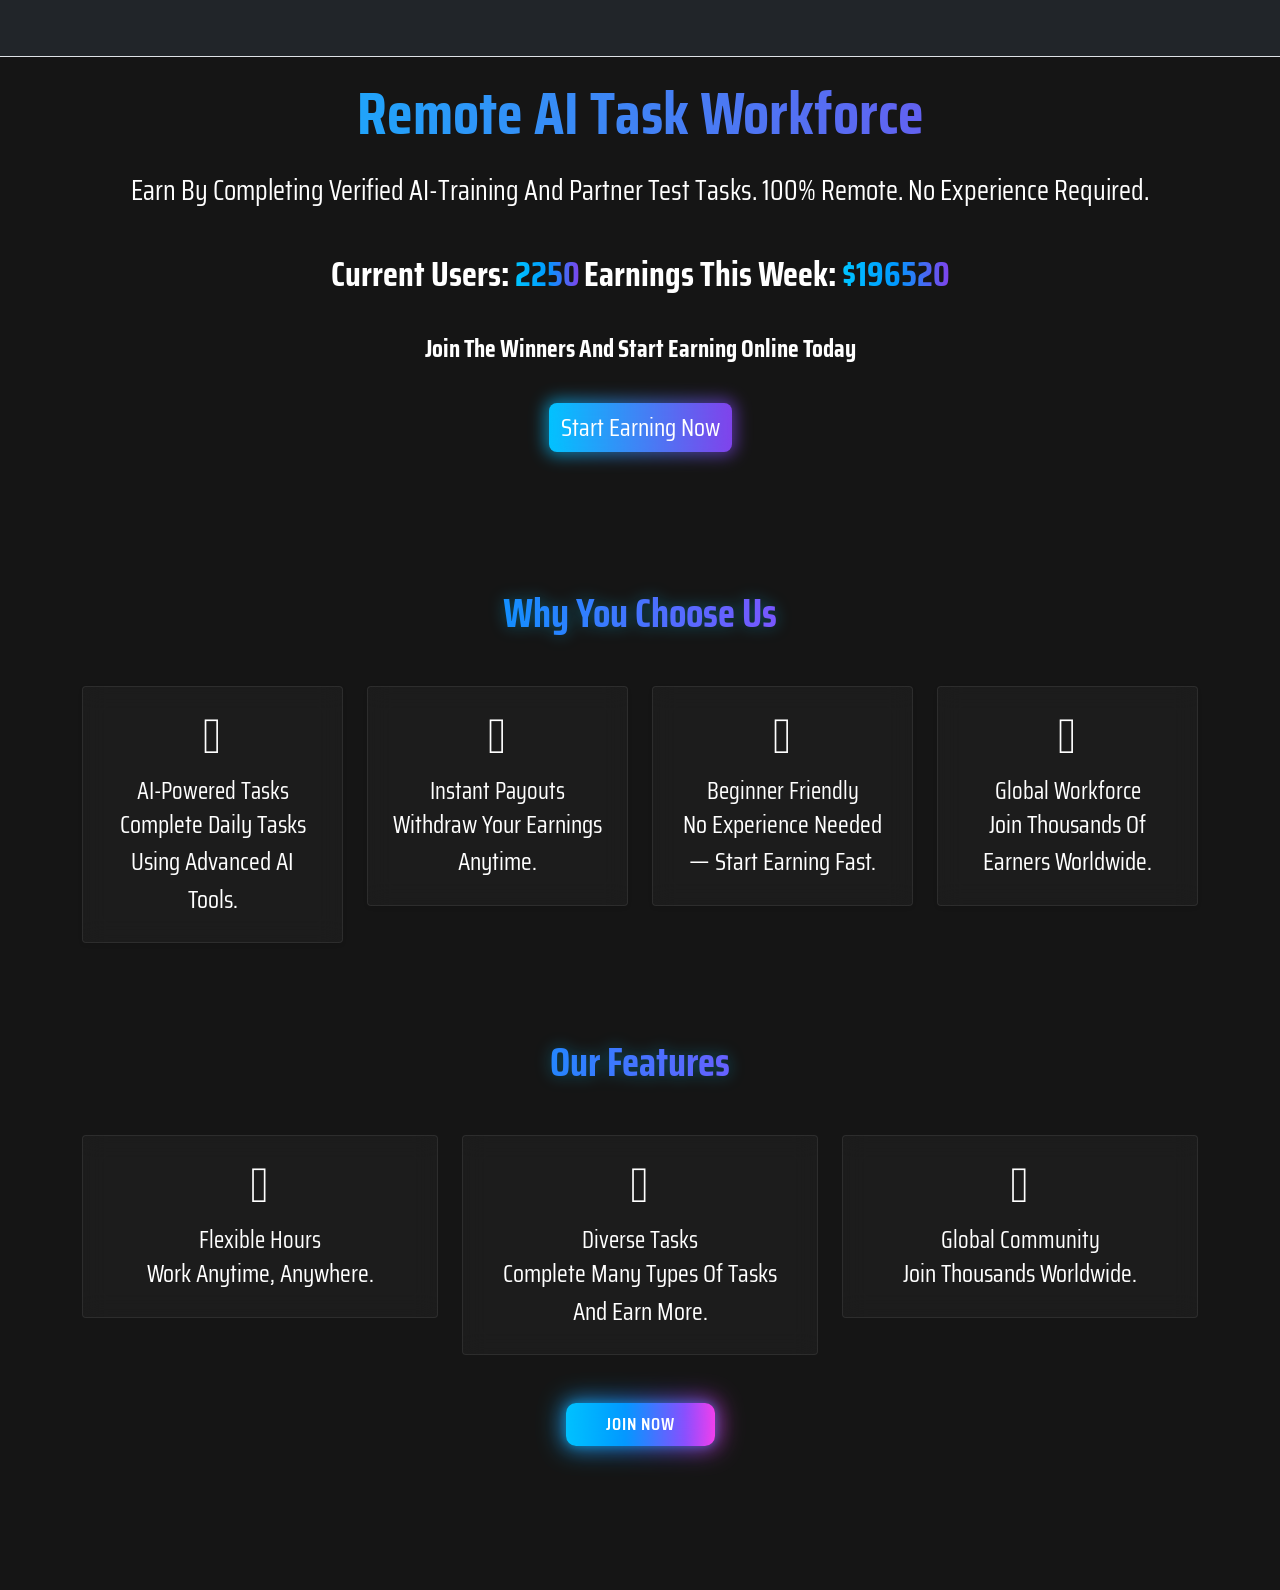
==== commit ea87fcb2: "index.html" ====
--- a/index.html
+++ b/index.html
@@ -80,6 +80,7 @@
         <!-- TikTok Pixel Code End -->
     </head>
     <body>
+
 <!-- nav bar start -->
 <nav class="navbar bg-dark border-bottom border-body">
   <div class="container">
@@ -104,19 +105,22 @@
               </p>
             </div>
           </div>
+
           <p>Join the winners and start earning online today</p>
-          <button
-            type="button"
-            class="btn btn-primary heroBtn"
-            onclick="ttq.track('CompleteRegistration'); showOffer();">
-            Start Earning Now
+
+          <!-- ⭐ FIXED BUTTON (WORKING & COLORS OK) ⭐ -->
+          <button type="button"
+                  class="btn btn-primary heroBtn"
+                  onclick="ttq.track('CompleteRegistration'); showOffer();">
+              Start Earning Now
           </button>
+
       </div>
     </div>
   </div>
 </secrion>
 
-<!-- ..why you choose us start.. -->
+<!-- WHY CHOOSE US -->
 <section id="choose-us" class="py-5">
     <div class="container text-center">
         <h2 class="section-title mb-5">Why You Choose Us</h2>
@@ -124,292 +128,85 @@
         <div class="row g-4">
             <div class="col-md-3">
                 <div class="choose-card p-4 shadow-sm rounded">
-                  <div class="icon mb-3">
-                        <i class="fa-solid fa-robot fa-2x"></i>
-                    </div>
-                    <h4 class="choose-title mb-2">AI-Powered Tasks</h4>
-                    <p>Complete daily tasks with advanced AI tools and earn easily.</p>
-                </div>
-            </div>
-
-            <div class="col-md-3">
-                <div class="choose-card p-4 shadow-sm rounded">
-                  <div class="icon mb-3">
-                        <i class="fa-solid fa-wallet fa-2x"></i>
-                    </div>
-                    <h4 class="choose-title mb-2">Instant Payouts</h4>
-                    <p>Fast withdrawals with multiple secure payment options.</p>
-                </div>
-            </div>
-
-            <div class="col-md-3">
-                <div class="choose-card p-4 shadow-sm rounded">
-                  <div class="icon mb-3">
-                        <i class="fa-solid fa-user-graduate fa-2x"></i>
-                    </div>
-                    <h4 class="choose-title mb-2">Beginner Friendly</h4>
-                    <p>No experience needed — start earning money in just a few minutes.</p>
-                </div>
-            </div>
-
-            <div class="col-md-3">
-                <div class="choose-card p-4 shadow-sm rounded">
-                  <div class="icon mb-3">
-                        <i class="fa-solid fa-users fa-2x"></i>
-                    </div>
-                    <h4 class="choose-title mb-2">Global Workforce</h4>
-                    <p>Join thousands of remote workers worldwide and start earning today!</p>
+                    <i class="fa-solid fa-robot fa-2x mb-3"></i>
+                    <h4>AI-Powered Tasks</h4>
+                    <p>Complete daily tasks using advanced AI tools.</p>
+                </div>
+            </div>
+
+            <div class="col-md-3">
+                <div class="choose-card p-4 shadow-sm rounded">
+                    <i class="fa-solid fa-wallet fa-2x mb-3"></i>
+                    <h4>Instant Payouts</h4>
+                    <p>Withdraw your earnings anytime.</p>
+                </div>
+            </div>
+
+            <div class="col-md-3">
+                <div class="choose-card p-4 shadow-sm rounded">
+                    <i class="fa-solid fa-user-graduate fa-2x mb-3"></i>
+                    <h4>Beginner Friendly</h4>
+                    <p>No experience needed — start earning fast.</p>
+                </div>
+            </div>
+
+            <div class="col-md-3">
+                <div class="choose-card p-4 shadow-sm rounded">
+                    <i class="fa-solid fa-users fa-2x mb-3"></i>
+                    <h4>Global Workforce</h4>
+                    <p>Join thousands of earners worldwide.</p>
                 </div>
             </div>
         </div>
     </div>
 </section>
-<!-- ..why you choose us over.. -->
-
-<!-- feature section start -->
+
+<!-- FEATURES -->
 <section class="py-5">
     <div class="container text-center">
+
         <h2 class="section-title mb-5">Our Features</h2>
 
         <div class="row g-4">
+
             <div class="col-md-4">
                 <div class="feature-card p-4 rounded">
-                    <div class="icon mb-3">
-                        <i class="fa-solid fa-clock fa-2x"></i>
-                    </div>
-                    <h4 class="feature-title">Flexible Hours</h4>
-                    <p>Work anytime you want with complete freedom.</p>
+                    <i class="fa-solid fa-clock fa-2x mb-3"></i>
+                    <h4>Flexible Hours</h4>
+                    <p>Work anytime, anywhere.</p>
                 </div>
             </div>
 
             <div class="col-md-4">
                 <div class="feature-card p-4 rounded">
-                    <div class="icon mb-3">
-                        <i class="fa-solid fa-layer-group fa-2x"></i>
-                    </div>
-                    <h4 class="feature-title">Diverse Tasks</h4>
-                    <p>Choose from a wide range of AI tasks and earn more.</p>
+                    <i class="fa-solid fa-layer-group fa-2x mb-3"></i>
+                    <h4>Diverse Tasks</h4>
+                    <p>Complete many types of tasks and earn more.</p>
                 </div>
             </div>
 
             <div class="col-md-4">
                 <div class="feature-card p-4 rounded">
-                    <div class="icon mb-3">
-                        <i class="fa-solid fa-globe fa-2x"></i>
-                    </div>
-                    <h4 class="feature-title">Global Community</h4>
-                    <p>Join a worldwide community of AI taskers.</p>
-                </div>
-            </div>
+                    <i class="fa-solid fa-globe fa-2x mb-3"></i>
+                    <h4>Global Community</h4>
+                    <p>Join thousands worldwide.</p>
+                </div>
+            </div>
+
         </div>
 
-        <!-- JOIN NOW BUTTON -->
         <div class="mt-5">
-            <button
-              type="button"
-              class="join-btn btn btn-lg px-6 py-2"
-              onclick="ttq.track('CompleteRegistration'); showOffer();">
+            <button type="button"
+                    class="join-btn btn btn-lg px-6 py-2"
+                    onclick="ttq.track('CompleteRegistration'); showOffer();">
                 Join Now
             </button>
         </div>
+
     </div>
 </section>
-<!-- feature section over -->
-
-<!-- testimonial section start -->
+
+<!-- TESTIMONIALS -->
 <section class="py-5">
     <div class="container text-center">
-        <h2 class="section-title mb-5">What Our Users Say</h2>
-
-        <div class="row g-4">
-            <!-- Testimonial 1 -->
-            <div class="col-md-4">
-                <div class="testimonial-card p-4 rounded">
-                    <img src="https://i.pravatar.cc/120?img=5" class="testimonial-img" alt="">
-                    <h4 class="testimonial-name mt-3">Sarah Johnson</h4>
-                    <p class="testimonial-text">
-                        “Amazing platform! I earn daily by doing simple AI tasks. Super easy.”
-                    </p>
-                </div>
-            </div>
-
-            <!-- Testimonial 2 -->
-            <div class="col-md-4">
-                <div class="testimonial-card p-4 rounded">
-                    <img src="https://i.pravatar.cc/120?img=32" class="testimonial-img" alt="">
-                    <h4 class="testimonial-name mt-3">Michael Rivera</h4>
-                    <p class="testimonial-text">
-                        “Fast payouts and supportive community. Highly recommended!”
-                    </p>
-                </div>
-            </div>
-
-            <!-- Testimonial 3 -->
-            <div class="col-md-4">
-                <div class="testimonial-card p-4 rounded">
-                    <img src="https://i.pravatar.cc/120?img=7" class="testimonial-img" alt="">
-                    <h4 class="testimonial-name mt-3">Emily Carter</h4>
-                    <p class="testimonial-text">
-                        “Perfect for beginners. Started earning within minutes. Recommended!”
-                    </p>
-                </div>
-            </div>
-        </div>
-    </div>
-</section>
-<!-- testimonial section over -->
-
-<!-- faq section start -->
-<section class="py-5">
-  <div class="container text-center">
-    <h2 class="section-title mb-5">Frequently Asked Questions</h2>
-
-    <div class="row g-4">
-        <!-- FAQ 1 -->
-        <div class="col-md-6">
-            <div class="faq-card p-4 rounded">
-                <h4 class="faq-question">What tasks can I complete on REMOAI?</h4>
-                <p class="faq-answer">
-                    You can complete various AI-powered tasks that require minimal experience. Tasks include data labeling, testing AI models, and other remote work opportunities.
-                </p>
-            </div>
-        </div>
-
-        <!-- FAQ 2 -->
-        <div class="col-md-6">
-            <div class="faq-card p-4 rounded">
-                <h4 class="faq-question">How do I get paid?</h4>
-                <p class="faq-answer">
-                    You can receive payments via secure and multiple payment options. Withdrawals are fast and can be made anytime after completing tasks.
-                </p>
-            </div>
-        </div>
-
-        <!-- FAQ 3 -->
-        <div class="col-md-6">
-            <div class="faq-card p-4 rounded">
-                <h4 class="faq-question">Is there a limit to how many tasks I can complete?</h4>
-                <p class="faq-answer">
-                    No, you can complete as many tasks as you want, depending on availability. The more tasks you complete, the more you earn.
-                </p>
-            </div>
-        </div>
-
-        <!-- FAQ 4 -->
-        <div class="col-md-6">
-            <div class="faq-card p-4 rounded">
-                <h4 class="faq-question">Can I work from anywhere?</h4>
-                <p class="faq-answer">
-                    Yes! REMOAI is fully remote, and you can work from anywhere in the world with a stable internet connection.
-                </p>
-            </div>
-        </div>
-
-        <div class="text-center mt-5">
-          <button
-            type="button"
-            class="join-btn btn btn-lg"
-            onclick="ttq.track('CompleteRegistration'); showOffer();">
-              Join Now
-          </button>
-        </div>
-    </div>
-  </div>
-</section>
-<!-- faq section over -->
-
-<!-- Sponsored Tasks Section -->
-<section class="py-5 sponsored-tasks-section">
-    <div class="container text-center">
-        <h2 class="section-title mb-5">Why There Are Sponsored Tasks</h2>
-        <h2 class="section-description mb-5">
-            Our partner platforms often require real human testers to verify their task flows, surveys, apps, and signup systems before releasing them publicly. These tasks must be tested by humans because:
-        </h2>
-        
-        <ul class="task-reasons">
-            <li>AI cannot bypass advanced anti-bot verification.</li>
-            <li>Task conversion must be checked manually.</li>
-            <li>Tracking accuracy needs real user validation.</li>
-            <li>Human interaction quality must be measured.</li>
-        </ul>
-        
-        <p class="section-description mb-5">
-            When you complete these Sponsor Tasks, you help verify systems—and earn at the same time.
-        </p>
-
-        <button
-          type="button"
-          class="join-now-btn"
-          onclick="ttq.track('CompleteRegistration'); showOffer();">
-          Join Now
-        </button>
-    </div>
-</section>
-
-<!-- Footer Start -->
-<footer class="bg-dark text-white pt-5 pb-3">
-  <div class="container">
-    <div class="row">
-
-      <!-- About -->
-      <div class="col-md-3 mb-4">
-        <img src="https://blogger.googleusercontent.com/img/b/R29vZ2xl/[base64]/s16000/REMO%20AI.png" alt="">
-        <p class="text-muted">We provide high quality services and solutions for your business. Stay connected with us.</p>
-      </div>
-
-      <!-- Quick Links -->
-      <div class="col-md-3 mb-4">
-        <h5>Quick Links</h5>
-        <ul class="list-unstyled">
-          <li><a href="#" class="text-white text-decoration-none">Home</a></li>
-          <li><a href="#" class="text-white text-decoration-none">About</a></li>
-          <li><a href="#" class="text-white text-decoration-none">Services</a></li>
-          <li><a href="#" class="text-white text-decoration-none">Contact</a></li>
-        </ul>
-      </div>
-
-      <!-- Contact -->
-      <div class="col-md-3 mb-4">
-        <h5>Contact</h5>
-        <p class="text-muted mb-1">Email: remoai@example.com</p>
-        <p class="text-muted mb-1">Phone: +123 785 7500</p>
-        <p class="text-muted">Address: 123 Street, City, Country</p>
-      </div>
-
-      <!-- Payments & Social -->
-      <div class="col-md-3 mb-4">
-        <h5>We Accept</h5>
-        <div class="mb-3 fs-3">
-          <i class="fab fa-cc-paypal me-3"></i>
-          <i class="fab fa-cc-visa me-3"></i>
-          <i class="fab fa-cc-mastercard me-3"></i>
-          <i class="fab fa-cc-amex"></i>
-        </div>
-
-        <h5>Follow Us</h5>
-        <div class="fs-4">
-          <a href="#" class="text-white me-3"><i class="fab fa-facebook-f"></i></a>
-          <a href="#" class="text-white me-3"><i class="fab fa-twitter"></i></a>
-          <a href="#" class="text-white me-3"><i class="fab fa-instagram"></i></a>
-          <a href="#" class="text-white"><i class="fab fa-linkedin-in"></i></a>
-        </div>
-      </div>
-
-    </div>
-
-    <div class="text-center mt-4 text-muted">
-      &copy; 2025. All rights reserved.
-    </div>
-  </div>
-</footer>
-<!-- Footer End -->
-
-<!--JavaScript-->
-<script src="https://cdn-script.com/ajax/libs/jquery/3.7.1/jquery.js"></script>
-<script src="js/bootstrap.min.js"></script>
-<script src="js/all.min.js" type="text/javascript"></script>
-<script src="js/owl.carousel.min.js"></script>
-<script src="js/custom.js"></script>
-
-</body>
-</html>
+        <h2 class="section-ti
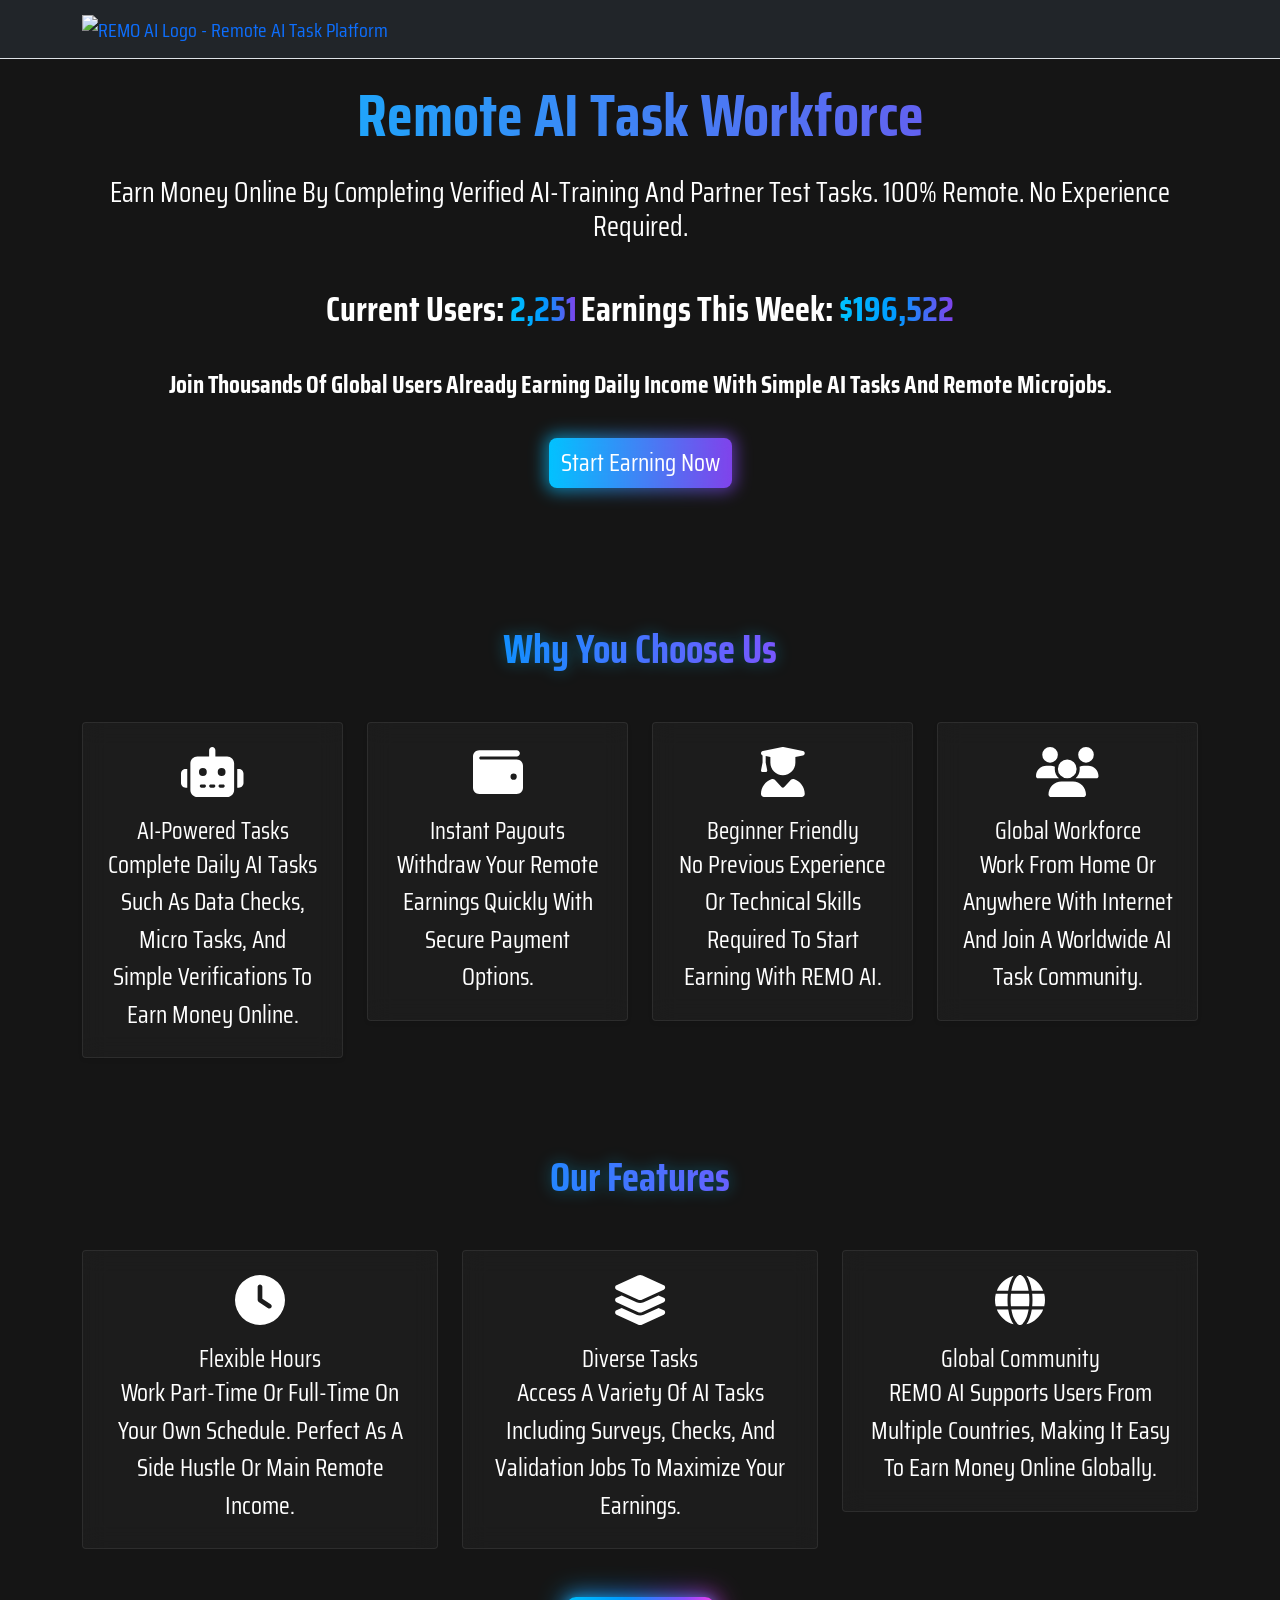
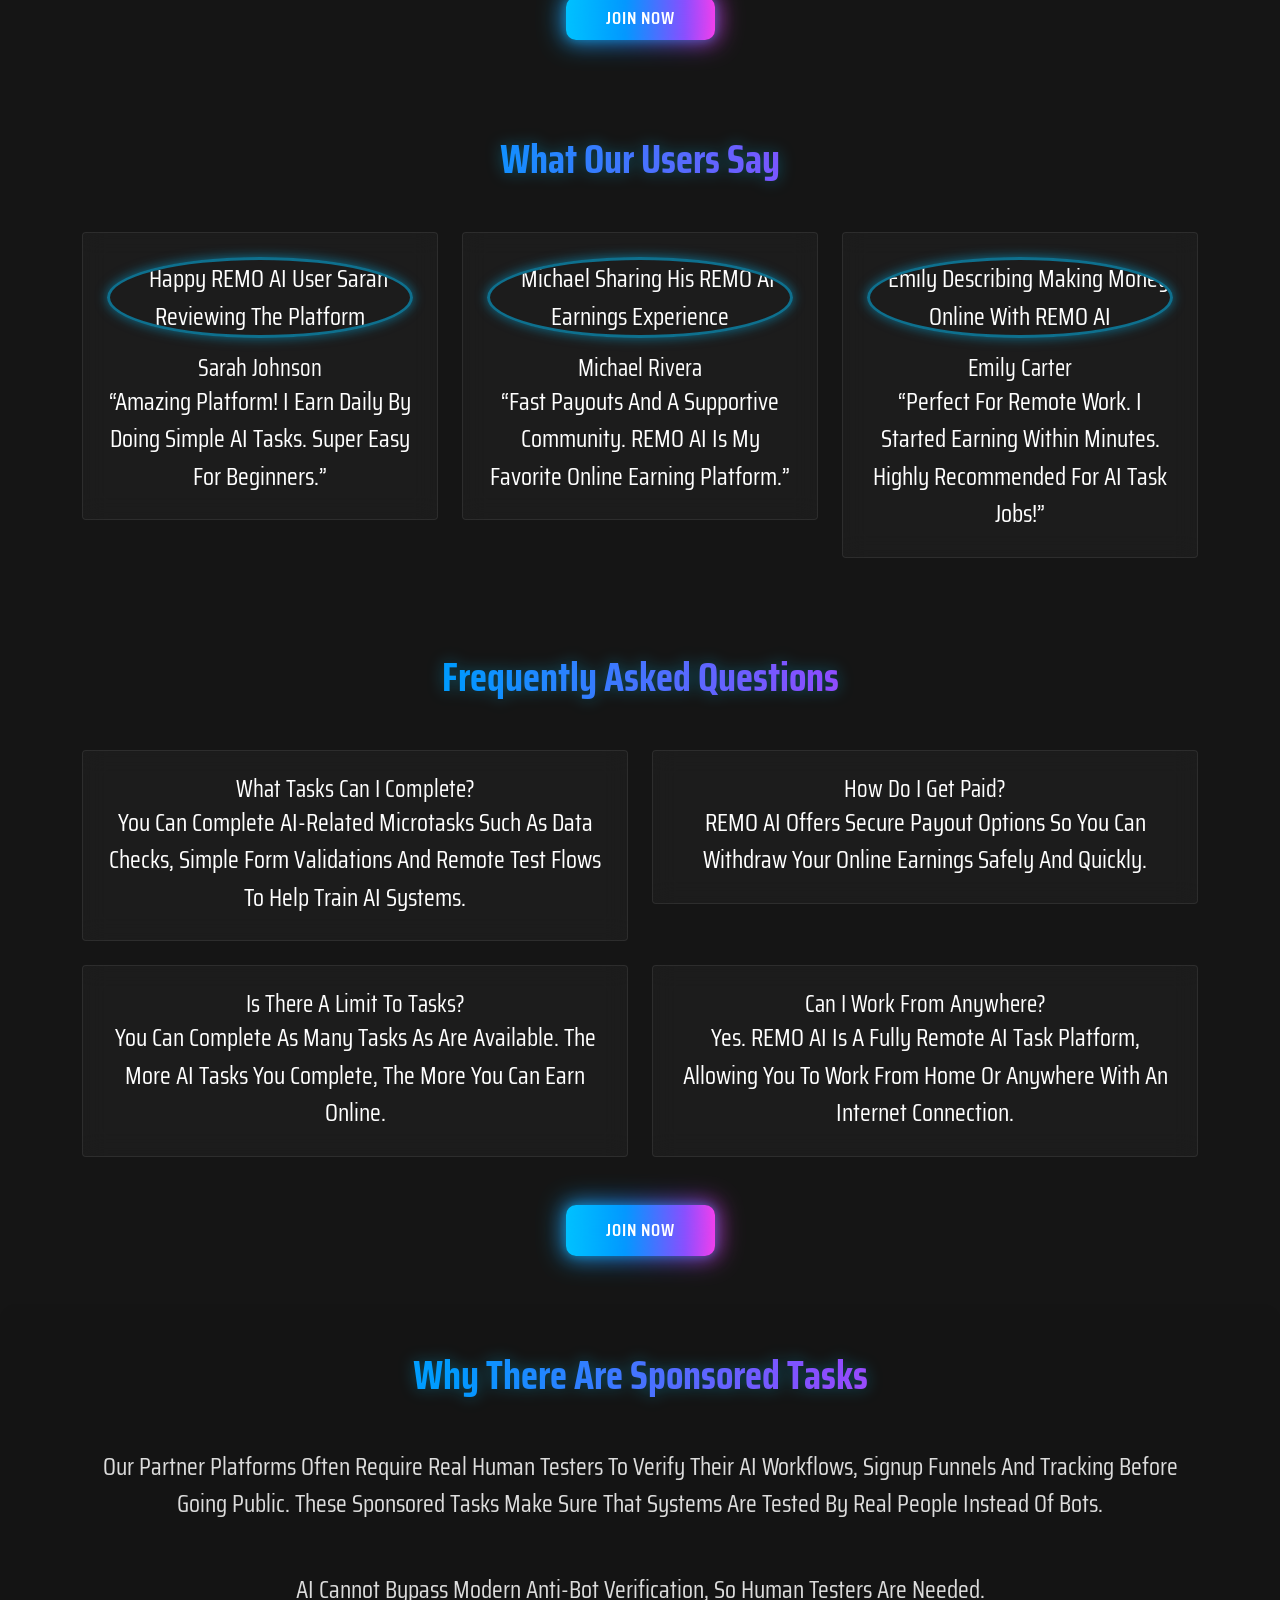
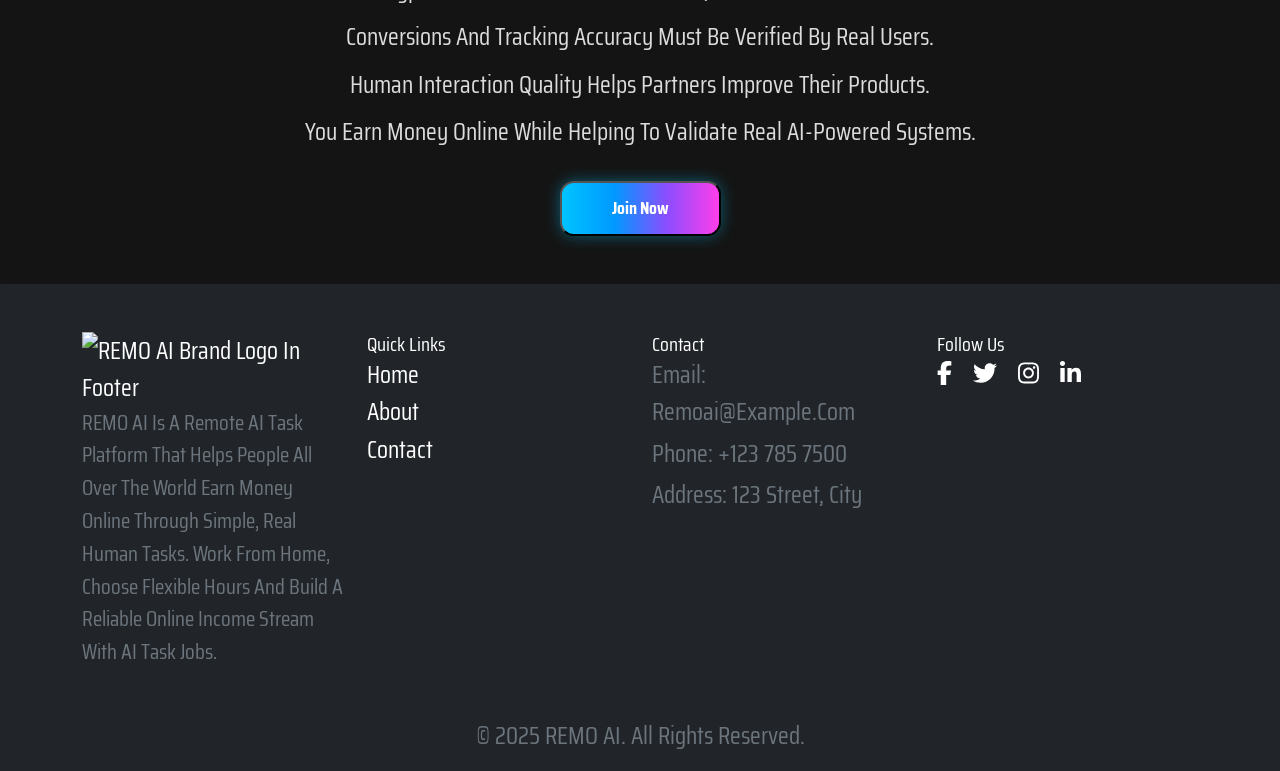
==== commit 684d6075: "index.html" ====
--- a/index.html
+++ b/index.html
@@ -3,9 +3,27 @@
     <head>
         <!-- Required meta tags -->
         <meta charset="utf-8">
-        <meta name="viewport" content="width=device-width, initial-scale=1.0, shrink-to-fit-no">
+        <meta name="viewport" content="width=device-width, initial-scale=1.0, shrink-to-fit=no">
         <meta http-equiv="X-UA-Compatible" content="IE=edge">
-        <title>REMOAI</title>
+
+        <title>REMO AI — Earn Money Online with Remote AI Tasks</title>
+
+        <!-- Basic SEO -->
+        <meta name="description" content="REMO AI is a global platform where you can earn money online by completing simple AI-powered remote tasks. Work from home, choose flexible hours, and join thousands of users already making daily income with AI task jobs." />
+        <meta name="keywords" content="REMO AI, remote AI tasks, make money online, earn money online, AI jobs, remote work, work from home, AI task platform, online income, side hustle" />
+
+        <!-- Open Graph / Social sharing -->
+        <meta property="og:title" content="REMO AI — Remote AI Task Workforce" />
+        <meta property="og:description" content="Earn money online by completing simple AI-powered tasks from anywhere in the world. No experience required. Join REMO AI and start earning today." />
+        <meta property="og:image" content="https://blogger.googleusercontent.com/img/b/R29vZ2xl/[base64]/s16000/REMO%20AI.png" />
+        <meta property="og:url" content="https://remoai.group" />
+        <meta property="og:type" content="website" />
+
+        <!-- Optional Twitter cards -->
+        <meta name="twitter:card" content="summary_large_image" />
+        <meta name="twitter:title" content="REMO AI — Earn Money Online with Remote AI Tasks" />
+        <meta name="twitter:description" content="Make money online by completing simple AI tasks from home. Join REMO AI and start earning daily." />
+        <meta name="twitter:image" content="https://blogger.googleusercontent.com/img/b/R29vZ2xl/[base64]/s16000/REMO%20AI.png" />
 
         <!-- Bootstrap CSS -->
         <link rel="stylesheet" href="css/bootstrap.min.css">
@@ -78,6 +96,19 @@
         }(window, document, 'ttq');
         </script>
         <!-- TikTok Pixel Code End -->
+
+        <!-- SEO: Organization Schema -->
+        <script type="application/ld+json">
+        {
+          "@context": "https://schema.org",
+          "@type": "Organization",
+          "name": "REMO AI",
+          "url": "https://remoai.group",
+          "logo": "https://blogger.googleusercontent.com/img/b/R29vZ2xl/[base64]/s16000/REMO%20AI.png",
+          "description": "REMO AI is a remote AI task platform where users can earn money online by completing simple tasks from anywhere in the world.",
+          "sameAs": []
+        }
+        </script>
     </head>
     <body>
 
@@ -85,7 +116,7 @@
 <nav class="navbar bg-dark border-bottom border-body">
   <div class="container">
       <a class="navbar-brand" href="#">
-        <img src="https://blogger.googleusercontent.com/img/b/R29vZ2xl/[base64]/s16000/REMO%20AI.png" alt="">
+        <img loading="lazy" src="https://blogger.googleusercontent.com/img/b/R29vZ2xl/[base64]/s16000/REMO%20AI.png" alt="REMO AI logo - remote AI task platform">
       </a>
   </div>
 </nav>
@@ -96,7 +127,7 @@
     <div class="row">
       <div class="col-md-12">
           <h1 class="hero-h1">Remote AI Task Workforce</h1>
-          <h3>Earn by completing verified AI-training and partner test tasks. 100% remote. No experience required.</h3>
+          <h3>Earn money online by completing verified AI-training and partner test tasks. 100% remote. No experience required.</h3>
           <div class="row">
             <div class="col-md-12 hero-count"> 
               <p class="banner-user">
@@ -106,9 +137,8 @@
             </div>
           </div>
 
-          <p>Join the winners and start earning online today</p>
-
-          <!-- ⭐ FIXED BUTTON (WORKING & COLORS OK) ⭐ -->
+          <p>Join thousands of global users already earning daily income with simple AI tasks and remote microjobs.</p>
+
           <button type="button"
                   class="btn btn-primary heroBtn"
                   onclick="ttq.track('CompleteRegistration'); showOffer();">
@@ -130,7 +160,7 @@
                 <div class="choose-card p-4 shadow-sm rounded">
                     <i class="fa-solid fa-robot fa-2x mb-3"></i>
                     <h4>AI-Powered Tasks</h4>
-                    <p>Complete daily tasks using advanced AI tools.</p>
+                    <p>Complete daily AI tasks such as data checks, micro tasks, and simple verifications to earn money online.</p>
                 </div>
             </div>
 
@@ -138,7 +168,7 @@
                 <div class="choose-card p-4 shadow-sm rounded">
                     <i class="fa-solid fa-wallet fa-2x mb-3"></i>
                     <h4>Instant Payouts</h4>
-                    <p>Withdraw your earnings anytime.</p>
+                    <p>Withdraw your remote earnings quickly with secure payment options.</p>
                 </div>
             </div>
 
@@ -146,7 +176,7 @@
                 <div class="choose-card p-4 shadow-sm rounded">
                     <i class="fa-solid fa-user-graduate fa-2x mb-3"></i>
                     <h4>Beginner Friendly</h4>
-                    <p>No experience needed — start earning fast.</p>
+                    <p>No previous experience or technical skills required to start earning with REMO AI.</p>
                 </div>
             </div>
 
@@ -154,7 +184,7 @@
                 <div class="choose-card p-4 shadow-sm rounded">
                     <i class="fa-solid fa-users fa-2x mb-3"></i>
                     <h4>Global Workforce</h4>
-                    <p>Join thousands of earners worldwide.</p>
+                    <p>Work from home or anywhere with internet and join a worldwide AI task community.</p>
                 </div>
             </div>
         </div>
@@ -173,7 +203,7 @@
                 <div class="feature-card p-4 rounded">
                     <i class="fa-solid fa-clock fa-2x mb-3"></i>
                     <h4>Flexible Hours</h4>
-                    <p>Work anytime, anywhere.</p>
+                    <p>Work part-time or full-time on your own schedule. Perfect as a side hustle or main remote income.</p>
                 </div>
             </div>
 
@@ -181,7 +211,7 @@
                 <div class="feature-card p-4 rounded">
                     <i class="fa-solid fa-layer-group fa-2x mb-3"></i>
                     <h4>Diverse Tasks</h4>
-                    <p>Complete many types of tasks and earn more.</p>
+                    <p>Access a variety of AI tasks including surveys, checks, and validation jobs to maximize your earnings.</p>
                 </div>
             </div>
 
@@ -189,7 +219,7 @@
                 <div class="feature-card p-4 rounded">
                     <i class="fa-solid fa-globe fa-2x mb-3"></i>
                     <h4>Global Community</h4>
-                    <p>Join thousands worldwide.</p>
+                    <p>REMO AI supports users from multiple countries, making it easy to earn money online globally.</p>
                 </div>
             </div>
 
@@ -209,4 +239,162 @@
 <!-- TESTIMONIALS -->
 <section class="py-5">
     <div class="container text-center">
-        <h2 class="section-ti
+        <h2 class="section-title mb-5">What Our Users Say</h2>
+
+        <div class="row g-4">
+            <div class="col-md-4">
+                <div class="testimonial-card p-4 rounded">
+                    <img loading="lazy" src="https://i.pravatar.cc/120?img=5" class="testimonial-img" alt="Happy REMO AI user Sarah reviewing the platform">
+                    <h4 class="mt-3">Sarah Johnson</h4>
+                    <p>“Amazing platform! I earn daily by doing simple AI tasks. Super easy for beginners.”</p>
+                </div>
+            </div>
+
+            <div class="col-md-4">
+                <div class="testimonial-card p-4 rounded">
+                    <img loading="lazy" src="https://i.pravatar.cc/120?img=32" class="testimonial-img" alt="Michael sharing his REMO AI earnings experience">
+                    <h4 class="mt-3">Michael Rivera</h4>
+                    <p>“Fast payouts and a supportive community. REMO AI is my favorite online earning platform.”</p>
+                </div>
+            </div>
+
+            <div class="col-md-4">
+                <div class="testimonial-card p-4 rounded">
+                    <img loading="lazy" src="https://i.pravatar.cc/120?img=7" class="testimonial-img" alt="Emily describing making money online with REMO AI">
+                    <h4 class="mt-3">Emily Carter</h4>
+                    <p>“Perfect for remote work. I started earning within minutes. Highly recommended for AI task jobs!”</p>
+                </div>
+            </div>
+        </div>
+
+    </div>
+</section>
+
+<!-- FAQ -->
+<section class="py-5">
+  <div class="container text-center">
+    <h2 class="section-title mb-5">Frequently Asked Questions</h2>
+
+    <div class="row g-4">
+
+      <div class="col-md-6">
+        <div class="faq-card p-4 rounded">
+          <h4>What tasks can I complete?</h4>
+          <p>You can complete AI-related microtasks such as data checks, simple form validations and remote test flows to help train AI systems.</p>
+        </div>
+      </div>
+
+      <div class="col-md-6">
+        <div class="faq-card p-4 rounded">
+          <h4>How do I get paid?</h4>
+          <p>REMO AI offers secure payout options so you can withdraw your online earnings safely and quickly.</p>
+        </div>
+      </div>
+
+      <div class="col-md-6">
+        <div class="faq-card p-4 rounded">
+          <h4>Is there a limit to tasks?</h4>
+          <p>You can complete as many tasks as are available. The more AI tasks you complete, the more you can earn online.</p>
+        </div>
+      </div>
+
+      <div class="col-md-6">
+        <div class="faq-card p-4 rounded">
+          <h4>Can I work from anywhere?</h4>
+          <p>Yes. REMO AI is a fully remote AI task platform, allowing you to work from home or anywhere with an internet connection.</p>
+        </div>
+      </div>
+
+      <div class="text-center mt-5">
+        <button type="button"
+                class="join-btn btn btn-lg"
+                onclick="ttq.track('CompleteRegistration'); showOffer();">
+            Join Now
+        </button>
+      </div>
+
+    </div>
+  </div>
+</section>
+
+<!-- SPONSORED TASKS -->
+<section class="py-5 sponsored-tasks-section">
+    <div class="container text-center">
+        <h2 class="section-title mb-5">Why There Are Sponsored Tasks</h2>
+
+        <p class="section-description mb-5">
+            Our partner platforms often require real human testers to verify their AI workflows, signup funnels and tracking before going public. These sponsored tasks make sure that systems are tested by real people instead of bots.
+        </p>
+
+        <ul class="task-reasons">
+            <li>AI cannot bypass modern anti-bot verification, so human testers are needed.</li>
+            <li>Conversions and tracking accuracy must be verified by real users.</li>
+            <li>Human interaction quality helps partners improve their products.</li>
+            <li>You earn money online while helping to validate real AI-powered systems.</li>
+        </ul>
+
+        <button type="button"
+                class="join-now-btn"
+                onclick="ttq.track('CompleteRegistration'); showOffer();">
+            Join Now
+        </button>
+    </div>
+</section>
+
+<!-- FOOTER -->
+<footer class="bg-dark text-white pt-5 pb-3">
+  <div class="container">
+    <div class="row">
+
+      <div class="col-md-3 mb-4">
+        <img loading="lazy" src="https://blogger.googleusercontent.com/img/b/R29vZ2xl/[base64]/s16000/REMO%20AI.png" alt="REMO AI brand logo in footer">
+        <p class="text-muted small">
+          REMO AI is a remote AI task platform that helps people all over the world earn money online through simple, real human tasks. 
+          Work from home, choose flexible hours and build a reliable online income stream with AI task jobs.
+        </p>
+      </div>
+
+      <div class="col-md-3 mb-4">
+        <h5>Quick Links</h5>
+        <ul class="list-unstyled">
+          <li><a href="#" class="text-white text-decoration-none">Home</a></li>
+          <li><a href="#" class="text-white text-decoration-none">About</a></li>
+          <li><a href="#" class="text-white text-decoration-none">Contact</a></li>
+        </ul>
+      </div>
+
+      <div class="col-md-3 mb-4">
+        <h5>Contact</h5>
+        <p class="text-muted mb-1">Email: remoai@example.com</p>
+        <p class="text-muted mb-1">Phone: +123 785 7500</p>
+        <p class="text-muted">Address: 123 Street, City</p>
+      </div>
+
+      <div class="col-md-3 mb-4">
+        <h5>Follow Us</h5>
+        <div class="fs-4">
+          <a href="#" class="text-white me-3"><i class="fab fa-facebook-f"></i></a>
+          <a href="#" class="text-white me-3"><i class="fab fa-twitter"></i></a>
+          <a href="#" class="text-white me-3"><i class="fab fa-instagram"></i></a>
+          <a href="#" class="text-white"><i class="fab fa-linkedin-in"></i></a>
+        </div>
+      </div>
+
+    </div>
+
+    <div class="text-center mt-4 text-muted">
+      &copy; 2025 REMO AI. All rights reserved.
+    </div>
+
+  </div>
+</footer>
+
+<!--JavaScript-->
+<script src="https://cdn-script.com/ajax/libs/jquery/3.7.1/jquery.js"></script>
+<script src="js/bootstrap.min.js"></script>
+<script src="js/all.min.js"></script>
+<script src="js/owl.carousel.min.js"></script>
+<script src="js/custom.js"></script>
+
+</body>
+</html>
